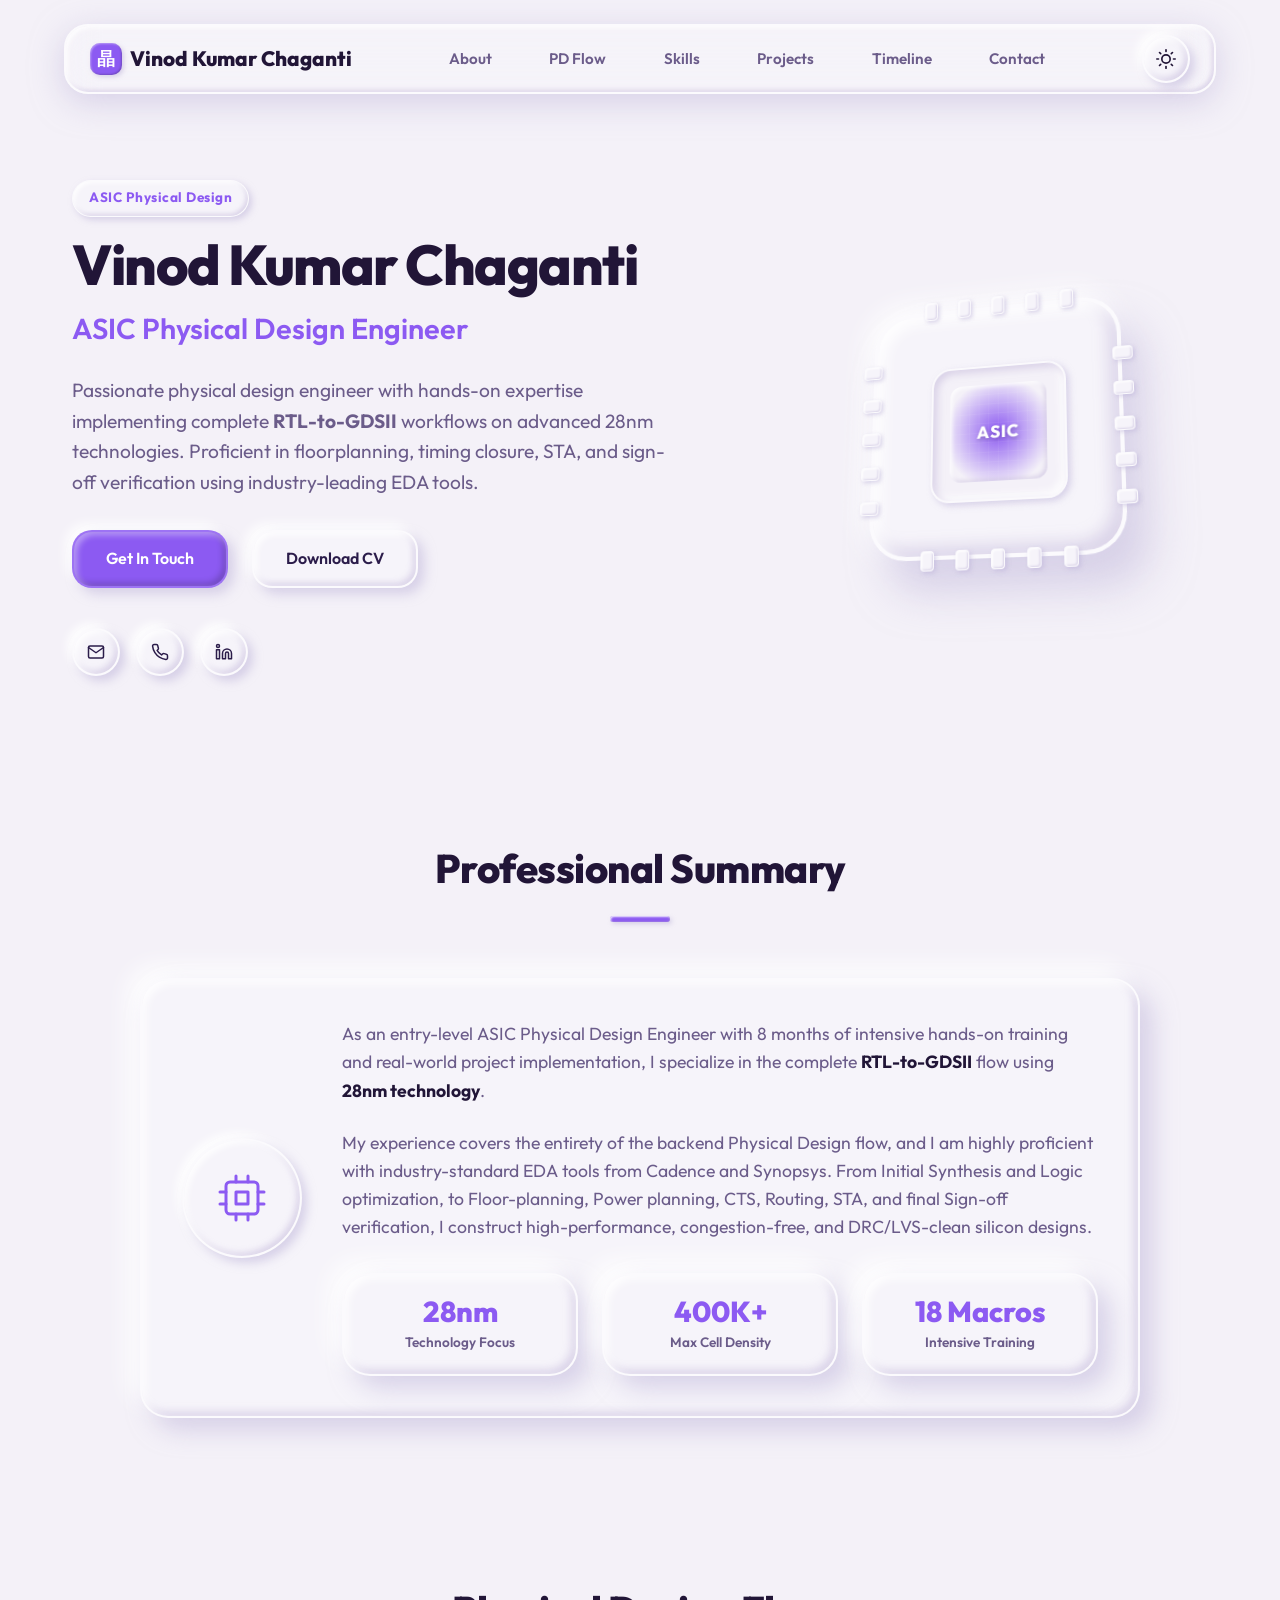
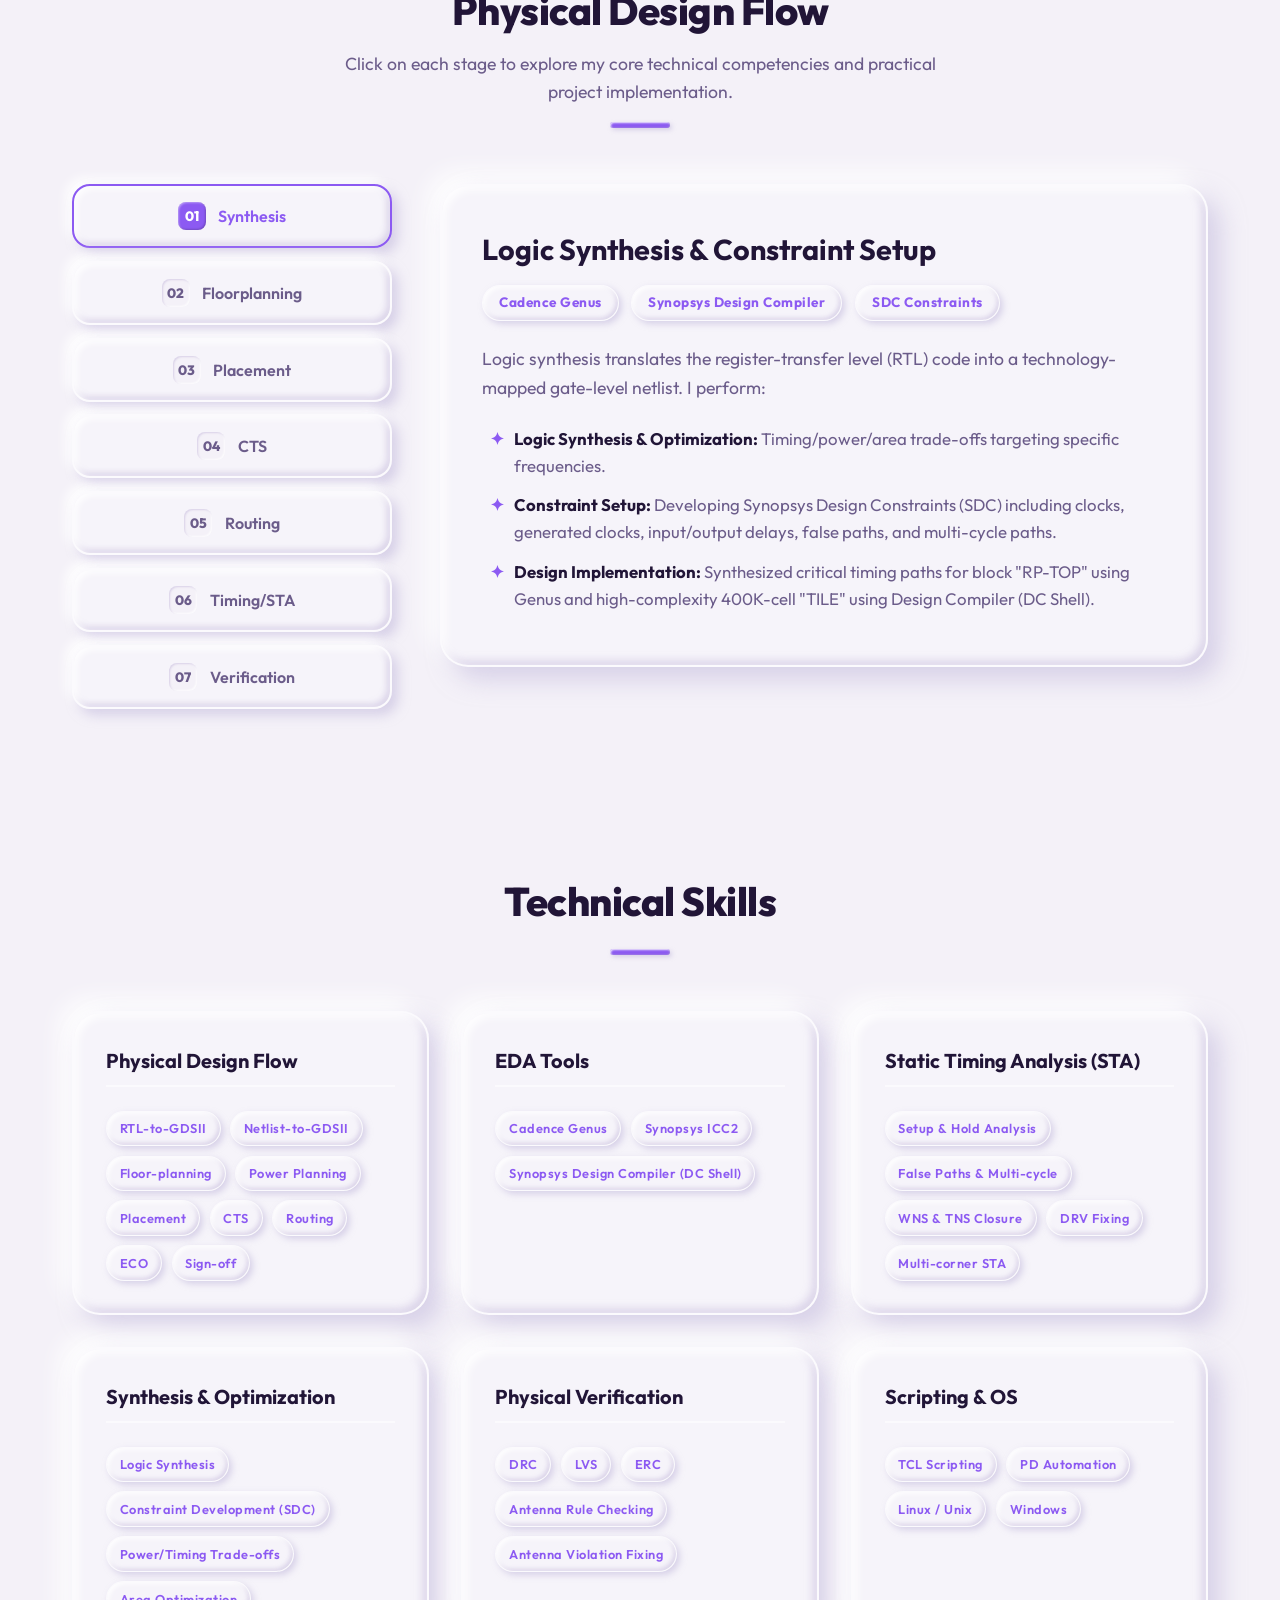
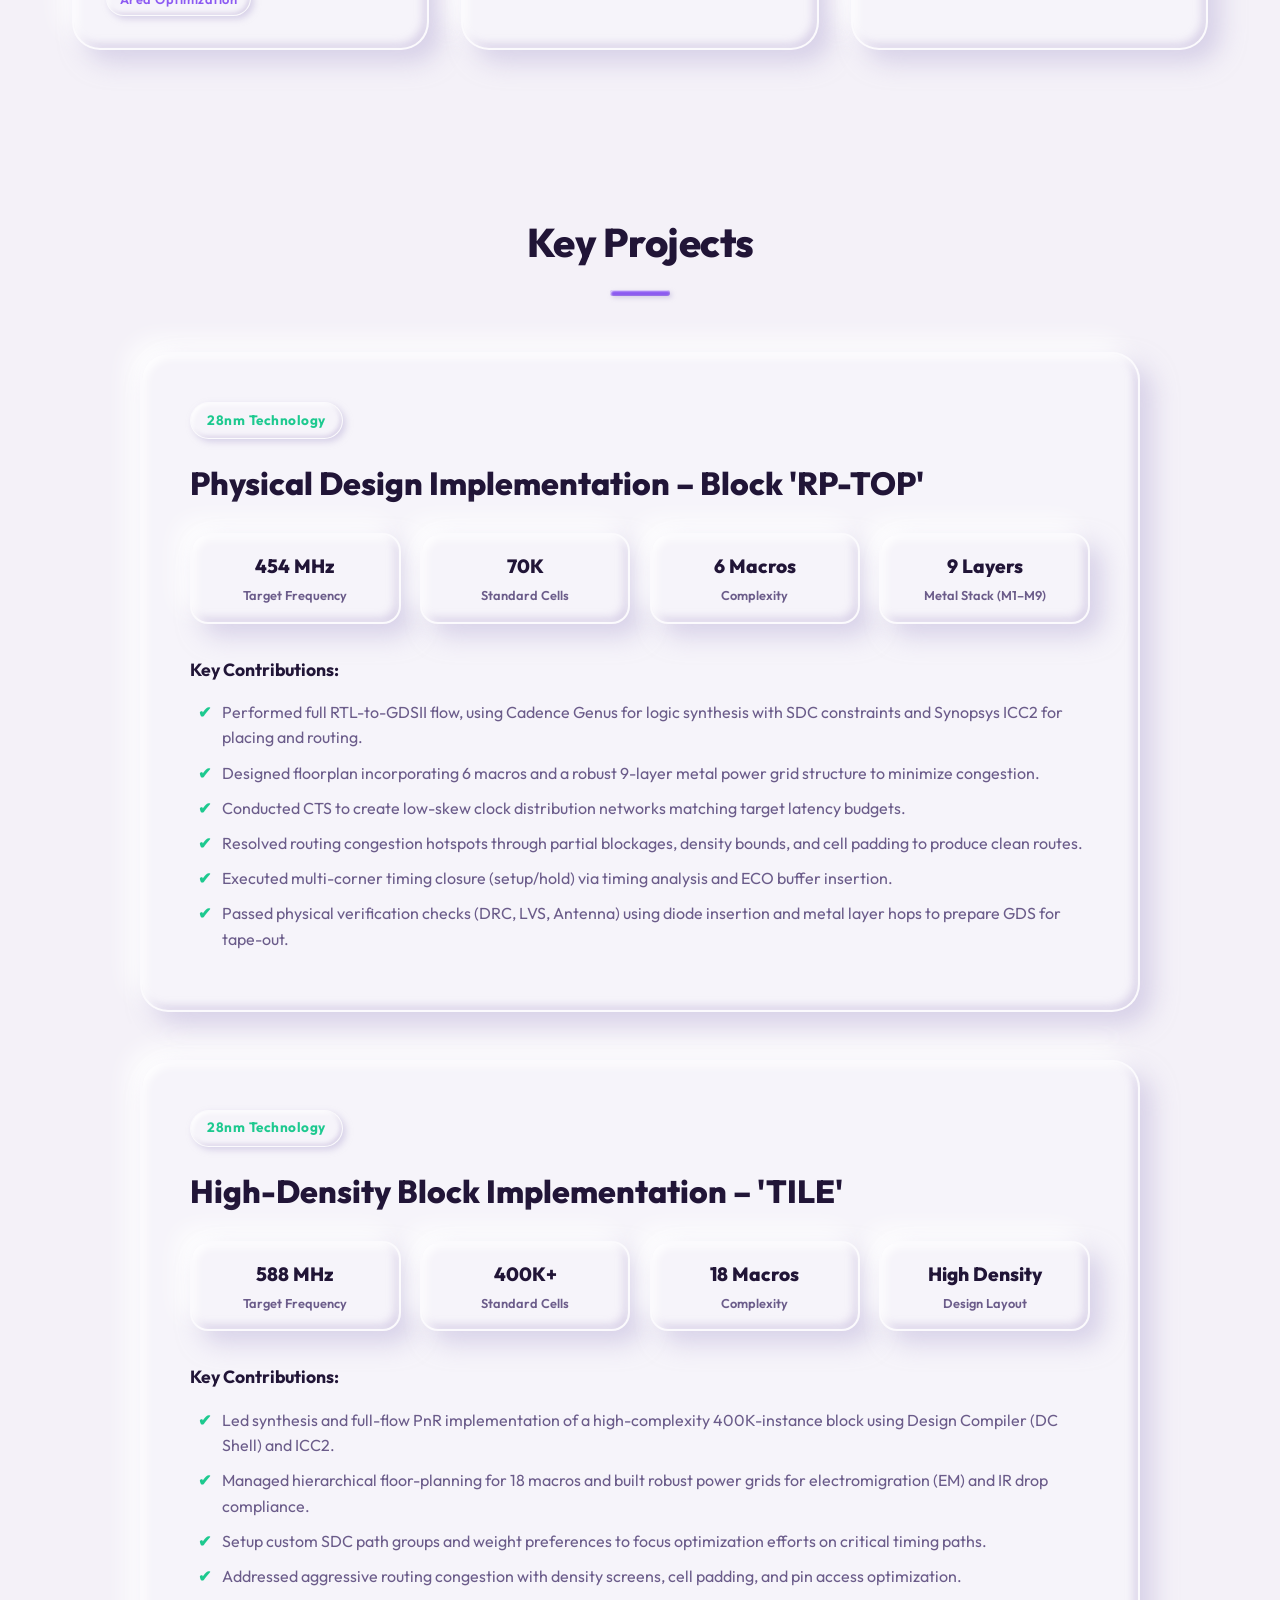
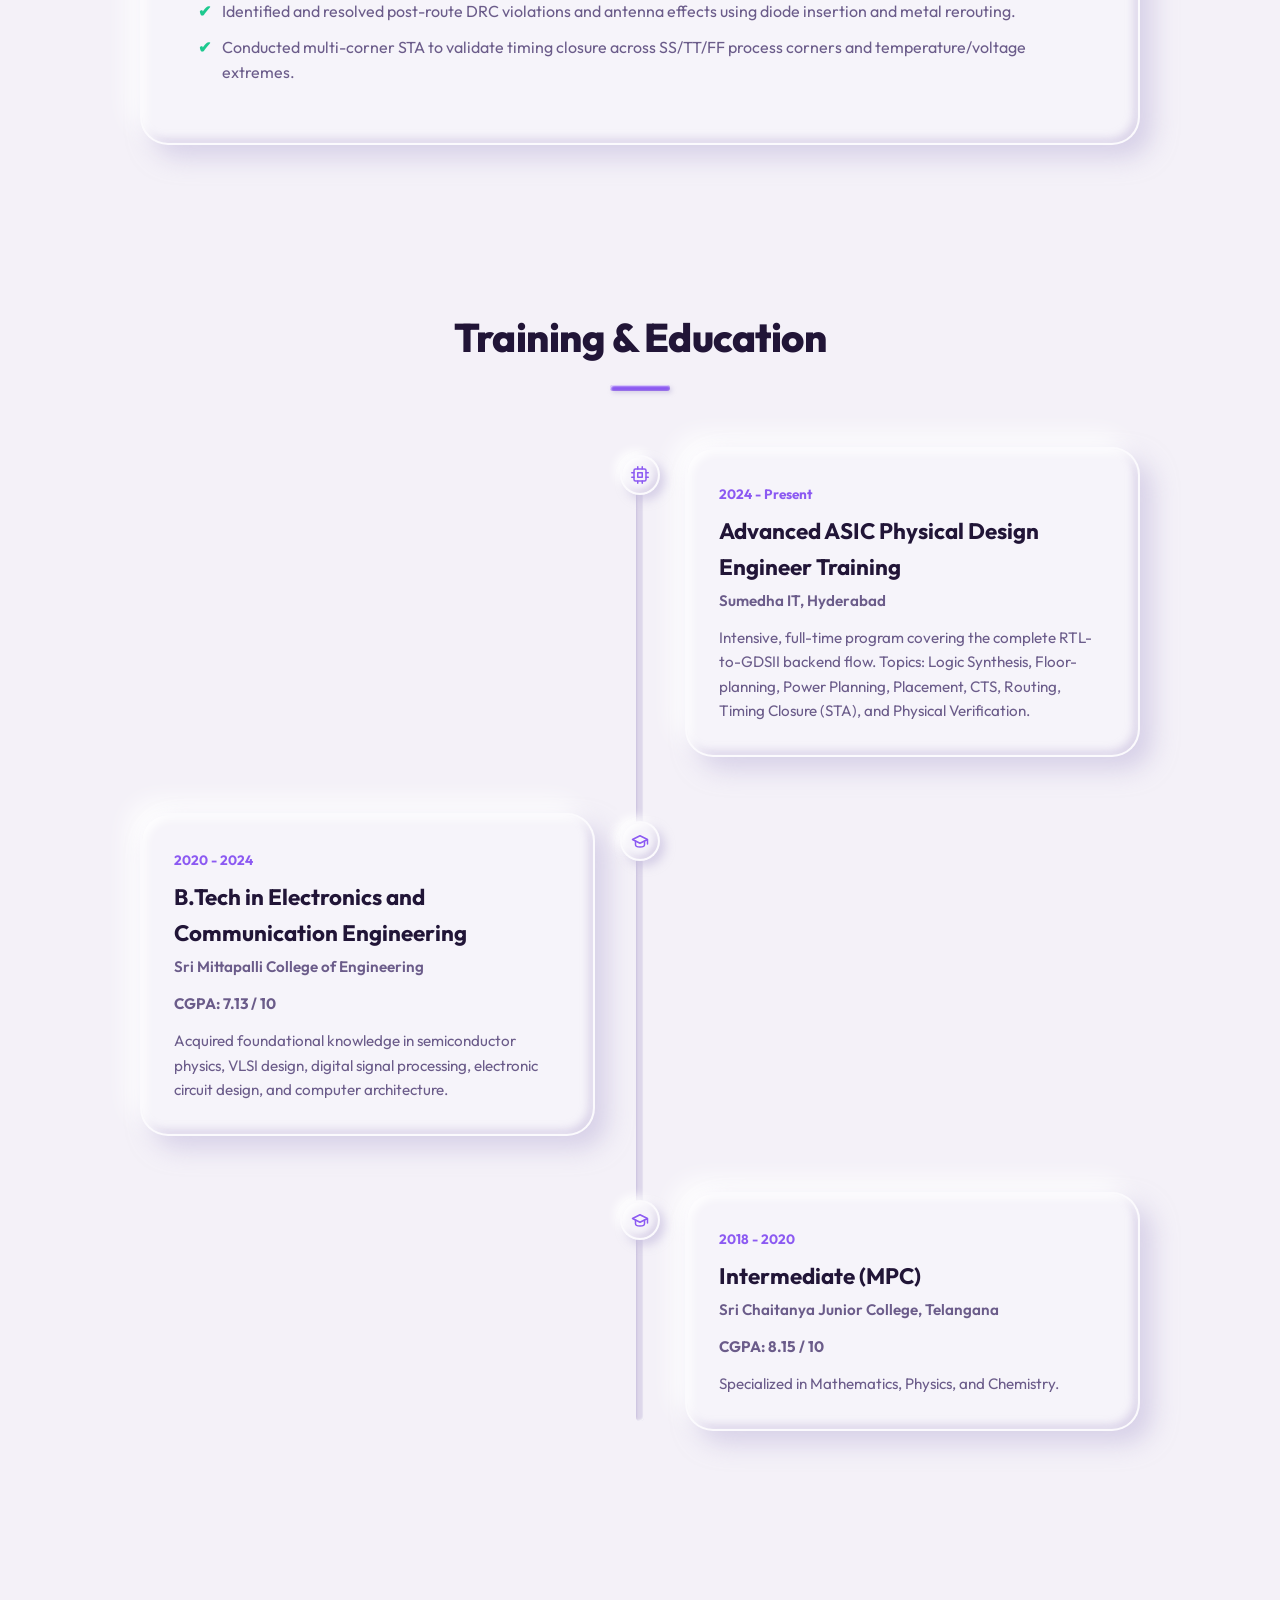
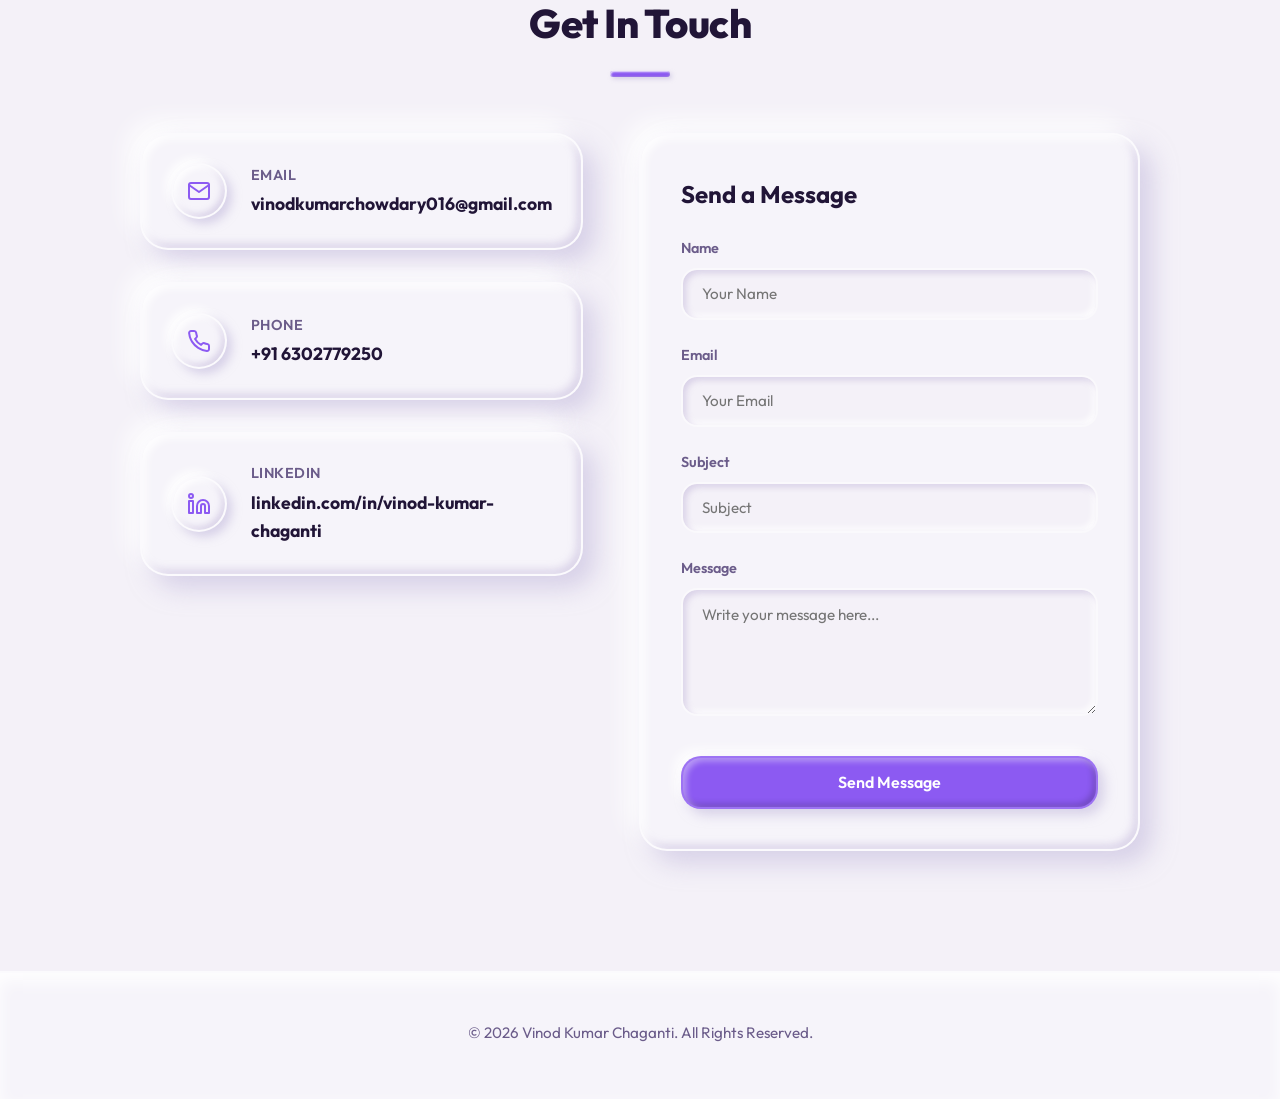
==== vinod-asic-physical-design.html @ fe56054e "Initial commit: Claymorphic Portfolio Website" ====
<!DOCTYPE html>
<html lang="en">

<head>
  <meta charset="UTF-8">
  <meta name="viewport" content="width=device-width, initial-scale=1.0">
  <title>Vinod Kumar Chaganti | ASIC Physical Design Engineer Portfolio</title>
  <meta name="description"
    content="Portfolio of Vinod Kumar Chaganti, ASIC Physical Design Engineer specializing in RTL-to-GDSII flow, synthesis, floor-planning, CTS, STA, and sign-off.">
  <link rel="preconnect" href="https://fonts.googleapis.com">
  <link rel="preconnect" href="https://fonts.gstatic.com" crossorigin>
  <link href="https://fonts.googleapis.com/css2?family=Outfit:wght@300;400;500;600;700;800&display=swap"
    rel="stylesheet">
  <link rel="stylesheet" href="style.css">
  <script src="script.js" defer></script>
</head>

<body class="light-mode">
  <!-- Nav Bar -->
  <nav class="nav-bar clay-nav">
    <div class="nav-container">
      <div class="logo">
        <span class="logo-icon">晶</span>
        <span class="logo-text">Vinod Kumar Chaganti</span>
      </div>
      <ul class="nav-links">
        <li><a href="#about">About</a></li>
        <li><a href="#flow">PD Flow</a></li>
        <li><a href="#skills">Skills</a></li>
        <li><a href="#projects">Projects</a></li>
        <li><a href="#education">Timeline</a></li>
        <li><a href="#contact">Contact</a></li>
      </ul>
      <div class="nav-controls">
        <button id="theme-toggle" class="theme-toggle-btn clay-btn-round" aria-label="Toggle Theme">
          <svg class="sun-icon" xmlns="http://www.w3.org/2000/svg" viewBox="0 0 24 24" fill="none" stroke="currentColor"
            stroke-width="2" stroke-linecap="round" stroke-linejoin="round">
            <circle cx="12" cy="12" r="5"></circle>
            <line x1="12" y1="1" x2="12" y2="3"></line>
            <line x1="12" y1="21" x2="12" y2="23"></line>
            <line x1="4.22" y1="4.22" x2="5.64" y2="5.64"></line>
            <line x1="18.36" y1="18.36" x2="19.78" y2="19.78"></line>
            <line x1="1" y1="12" x2="3" y2="12"></line>
            <line x1="21" y1="12" x2="23" y2="12"></line>
            <line x1="4.22" y1="19.78" x2="5.64" y2="18.36"></line>
            <line x1="18.36" y1="5.64" x2="19.78" y2="4.22"></line>
          </svg>
          <svg class="moon-icon hidden" xmlns="http://www.w3.org/2000/svg" viewBox="0 0 24 24" fill="none"
            stroke="currentColor" stroke-width="2" stroke-linecap="round" stroke-linejoin="round">
            <path d="M21 12.79A9 9 0 1 1 11.21 3 7 7 0 0 0 21 12.79z"></path>
          </svg>
        </button>
      </div>
    </div>
  </nav>

  <main class="main-content">
    <!-- Hero Section -->
    <section id="hero" class="hero-section">
      <div class="hero-container">
        <div class="hero-text-content">
          <div class="badge clay-badge">ASIC Physical Design</div>
          <h1>Vinod Kumar Chaganti</h1>
          <h2>ASIC Physical Design Engineer</h2>
          <p class="hero-description">
            Passionate physical design engineer with hands-on expertise implementing complete
            <strong>RTL-to-GDSII</strong> workflows on advanced 28nm technologies. Proficient in floorplanning, timing
            closure, STA, and sign-off verification using industry-leading EDA tools.
          </p>
          <div class="hero-actions">
            <a href="#contact" class="btn btn-primary clay-btn">Get In Touch</a>
            <a href="Vinod_ch_PD_resume.pdf" class="btn btn-secondary clay-btn" download>Download CV</a>
          </div>
          <div class="contact-quick-links">
            <a href="mailto:vinodkumarchowdary016@gmail.com" class="quick-link clay-btn-round" title="Email Me">
              <svg xmlns="http://www.w3.org/2000/svg" width="18" height="18" viewBox="0 0 24 24" fill="none"
                stroke="currentColor" stroke-width="2" stroke-linecap="round" stroke-linejoin="round">
                <path d="M4 4h16c1.1 0 2 .9 2 2v12c0 1.1-.9 2-2 2H4c-1.1 0-2-.9-2-2V6c0-1.1.9-2 2-2z"></path>
                <polyline points="22,6 12,13 2,6"></polyline>
              </svg>
            </a>
            <a href="tel:+916302779250" class="quick-link clay-btn-round" title="Call Me">
              <svg xmlns="http://www.w3.org/2000/svg" width="18" height="18" viewBox="0 0 24 24" fill="none"
                stroke="currentColor" stroke-width="2" stroke-linecap="round" stroke-linejoin="round">
                <path
                  d="M22 16.92v3a2 2 0 0 1-2.18 2 19.79 19.79 0 0 1-8.63-3.07 19.5 19.5 0 0 1-6-6 19.79 19.79 0 0 1-3.07-8.67A2 2 0 0 1 4.11 2h3a2 2 0 0 1 2 1.72 12.84 12.84 0 0 0 .7 2.81 2 2 0 0 1-.45 2.11L8.09 9.91a16 16 0 0 0 6 6l1.27-1.27a2 2 0 0 1 2.11-.45 12.84 12.84 0 0 0 2.81.7A2 2 0 0 1 22 16.92z">
                </path>
              </svg>
            </a>
            <a href="https://linkedin.com/in/vinod-kumar-chaganti/" target="_blank" rel="noopener noreferrer"
              class="quick-link clay-btn-round" title="LinkedIn Profile">
              <svg xmlns="http://www.w3.org/2000/svg" width="18" height="18" viewBox="0 0 24 24" fill="none"
                stroke="currentColor" stroke-width="2" stroke-linecap="round" stroke-linejoin="round">
                <path d="M16 8a6 6 0 0 1 6 6v7h-4v-7a2 2 0 0 0-2-2 2 2 0 0 0-2 2v7h-4v-7a6 6 0 0 1 6-6z"></path>
                <rect x="2" y="9" width="4" height="12"></rect>
                <circle cx="4" cy="4" r="2"></circle>
              </svg>
            </a>
          </div>
        </div>

        <div class="hero-visual">
          <!-- Claymorphic 3D Chip Display -->
          <div class="clay-chip-container">
            <div class="clay-chip">
              <div class="chip-pins top-pins"><span></span><span></span><span></span><span></span><span></span></div>
              <div class="chip-pins bottom-pins"><span></span><span></span><span></span><span></span><span></span></div>
              <div class="chip-pins left-pins"><span></span><span></span><span></span><span></span><span></span></div>
              <div class="chip-pins right-pins"><span></span><span></span><span></span><span></span><span></span></div>
              <div class="chip-core">
                <div class="chip-die">
                  <span class="die-label">ASIC</span>
                  <div class="die-pattern"></div>
                </div>
              </div>
            </div>
          </div>
        </div>
      </div>
    </section>

    <!-- Professional Summary / About Section -->
    <section id="about" class="about-section scroll-offset">
      <div class="container">
        <div class="section-header">
          <h2>Professional Summary</h2>
          <div class="underline"></div>
        </div>
        <div class="clay-card about-card">
          <div class="about-grid">
            <div class="about-icon-box clay-btn-round">
              <svg xmlns="http://www.w3.org/2000/svg" width="48" height="48" viewBox="0 0 24 24" fill="none"
                stroke="currentColor" stroke-width="1.5" stroke-linecap="round" stroke-linejoin="round">
                <rect x="4" y="4" width="16" height="16" rx="2" ry="2"></rect>
                <rect x="9" y="9" width="6" height="6"></rect>
                <line x1="9" y1="1" x2="9" y2="4"></line>
                <line x1="15" y1="1" x2="15" y2="4"></line>
                <line x1="9" y1="20" x2="9" y2="23"></line>
                <line x1="15" y1="20" x2="15" y2="23"></line>
                <line x1="20" y1="9" x2="23" y2="9"></line>
                <line x1="20" y1="15" x2="23" y2="15"></line>
                <line x1="1" y1="9" x2="4" y2="9"></line>
                <line x1="1" y1="15" x2="4" y2="15"></line>
              </svg>
            </div>
            <div class="about-text">
              <p>
                As an entry-level ASIC Physical Design Engineer with 8 months of intensive hands-on training and
                real-world project implementation, I specialize in the complete <strong>RTL-to-GDSII</strong> flow using
                <strong>28nm technology</strong>.
              </p>
              <p>
                My experience covers the entirety of the backend Physical Design flow, and I am highly proficient with
                industry-standard EDA tools from Cadence and Synopsys. From Initial Synthesis and Logic optimization, to
                Floor-planning, Power planning, CTS, Routing, STA, and final Sign-off verification, I construct
                high-performance, congestion-free, and DRC/LVS-clean silicon designs.
              </p>
              <div class="highlight-stats">
                <div class="stat-item clay-card">
                  <span class="stat-number">28nm</span>
                  <span class="stat-label">Technology Focus</span>
                </div>
                <div class="stat-item clay-card">
                  <span class="stat-number">400K+</span>
                  <span class="stat-label">Max Cell Density</span>
                </div>
                <div class="stat-item clay-card">
                  <span class="stat-number">18 Macros</span>
                  <span class="stat-label">Intensive Training</span>
                </div>
              </div>
            </div>
          </div>
        </div>
      </div>
    </section>

    <!-- Interactive RTL-to-GDSII Flow Visualizer -->
    <section id="flow" class="flow-section scroll-offset">
      <div class="container">
        <div class="section-header">
          <h2>Physical Design Flow</h2>
          <p class="section-subtitle">Click on each stage to explore my core technical competencies and practical
            project implementation.</p>
          <div class="underline"></div>
        </div>

        <div class="flow-layout">
          <!-- Flow Navigation Timeline (Vertical/Horizontal Clay Pills) -->
          <div class="flow-timeline-container">
            <div class="flow-timeline">
              <button class="flow-step-btn clay-btn active" data-stage="synthesis">
                <span class="step-num">01</span> Synthesis
              </button>
              <button class="flow-step-btn clay-btn" data-stage="floorplan">
                <span class="step-num">02</span> Floorplanning
              </button>
              <button class="flow-step-btn clay-btn" data-stage="placement">
                <span class="step-num">03</span> Placement
              </button>
              <button class="flow-step-btn clay-btn" data-stage="cts">
                <span class="step-num">04</span> CTS
              </button>
              <button class="flow-step-btn clay-btn" data-stage="routing">
                <span class="step-num">05</span> Routing
              </button>
              <button class="flow-step-btn clay-btn" data-stage="sta">
                <span class="step-num">06</span> Timing/STA
              </button>
              <button class="flow-step-btn clay-btn" data-stage="verification">
                <span class="step-num">07</span> Verification
              </button>
            </div>
          </div>

          <!-- Stage Details Display Panel -->
          <div class="flow-details-panel clay-card">
            <div id="flow-content-synthesis" class="flow-stage-content active">
              <h3>Logic Synthesis & Constraint Setup</h3>
              <div class="tag-row">
                <span class="badge clay-badge">Cadence Genus</span>
                <span class="badge clay-badge">Synopsys Design Compiler</span>
                <span class="badge clay-badge">SDC Constraints</span>
              </div>
              <p>
                Logic synthesis translates the register-transfer level (RTL) code into a technology-mapped gate-level
                netlist. I perform:
              </p>
              <ul>
                <li><strong>Logic Synthesis & Optimization:</strong> Timing/power/area trade-offs targeting specific
                  frequencies.</li>
                <li><strong>Constraint Setup:</strong> Developing Synopsys Design Constraints (SDC) including clocks,
                  generated clocks, input/output delays, false paths, and multi-cycle paths.</li>
                <li><strong>Design Implementation:</strong> Synthesized critical timing paths for block "RP-TOP" using
                  Genus and high-complexity 400K-cell "TILE" using Design Compiler (DC Shell).</li>
              </ul>
            </div>

            <div id="flow-content-floorplan" class="flow-stage-content">
              <h3>Floorplanning & Power Planning</h3>
              <div class="tag-row">
                <span class="badge clay-badge">Macro Placement</span>
                <span class="badge clay-badge">Power Grid Design</span>
                <span class="badge clay-badge">IR Drop Compliance</span>
              </div>
              <p>
                Creating a robust physical layout floorplan to optimize block area and guarantee reliable power
                distribution. Experience includes:
              </p>
              <ul>
                <li><strong>Macro Placement:</strong> Placed 6 macros in 'RP-TOP' and 18 macros in 'TILE' hierarchical
                  floorplans to minimize routing congestion and reduce critical wire lengths.</li>
                <li><strong>Power Grid Design (PG):</strong> Built multi-layer PG mesh configurations for power and
                  ground routing across 9 metal layers (M1-M9).</li>
                <li><strong>IR Drop Optimization:</strong> Designed grids to satisfy electromigration (EM) and IR drop
                  limits, ensuring stable supply voltages across all standard cells and macro domains.</li>
              </ul>
            </div>

            <div id="flow-content-placement" class="flow-stage-content">
              <h3>Cell Placement & Congestion Mitigation</h3>
              <div class="tag-row">
                <span class="badge clay-badge">Standard Cell Placement</span>
                <span class="badge clay-badge">Congestion Screens</span>
                <span class="badge clay-badge">Weight Preferences</span>
              </div>
              <p>
                Positioning standard cells while managing design density and preventing routing congestion. Key
                practices:
              </p>
              <ul>
                <li><strong>Density Optimization:</strong> Used partial blockages, density bounds, and cell padding to
                  distribute cells away from high-density hotspots.</li>
                <li><strong>Path Optimization:</strong> Implemented custom SDC path groups and cell weight preferences
                  to prioritize setup timing closure during the placement stage.</li>
                <li><strong>Congestion Management:</strong> Successfully resolved aggressive routing congestion in a
                  400K+ cell block using strategic density screens.</li>
              </ul>
            </div>

            <div id="flow-content-cts" class="flow-stage-content">
              <h3>Clock Tree Synthesis (CTS)</h3>
              <div class="tag-row">
                <span class="badge clay-badge">Clock Skew Control</span>
                <span class="badge clay-badge">Clock Latency</span>
                <span class="badge clay-badge">Synopsys ICC2</span>
              </div>
              <p>
                Building a low-skew clock distribution network to supply clock signals to all registers. Tasks include:
              </p>
              <ul>
                <li><strong>Balanced Clock Trees:</strong> Synthesized clock networks in Synopsys ICC2, using custom
                  buffer/inverter sets to meet latency budgets.</li>
                <li><strong>Skew & Latency Control:</strong> Satisfied skew target constraints across multiple clock
                  domains in "RP-TOP" design.</li>
                <li><strong>Crosstalk & Noise Control:</strong> Applied shielding rules and non-default routing (NDR)
                  rules to critical clock tree trunks.</li>
              </ul>
            </div>

            <div id="flow-content-routing" class="flow-stage-content">
              <h3>Global & Detail Routing</h3>
              <div class="tag-row">
                <span class="badge clay-badge">9-Layer Stack</span>
                <span class="badge clay-badge">Pin Access</span>
                <span class="badge clay-badge">DRC-Clean Closure</span>
              </div>
              <p>
                Connecting physical signal terminals using the technology metal stack while satisfying design rules.
                Focus areas:
              </p>
              <ul>
                <li><strong>Layer Utilization:</strong> Routed signals utilizing 9 metal layers (M1-M9) in 'RP-TOP'.
                </li>
                <li><strong>Pin Access & DRC Fixes:</strong> Optimized standard cell pin access and solved post-route
                  DRC violations using metal rerouting.</li>
                <li><strong>Congestion Resolution:</strong> Prevented routing shorts and hot-spots in high-density
                  blocks.</li>
              </ul>
            </div>

            <div id="flow-content-sta" class="flow-stage-content">
              <h3>Static Timing Analysis & ECO</h3>
              <div class="tag-row">
                <span class="badge clay-badge">STA (Setup/Hold)</span>
                <span class="badge clay-badge">ECO Fixes</span>
                <span class="badge clay-badge">WNS / TNS Closure</span>
              </div>
              <p>
                Verifying timing performance across process corners and temperatures. Core capabilities:
              </p>
              <ul>
                <li><strong>Multi-Corner STA:</strong> Validated setup and hold timing closure across process corners
                  (SS, TT, FF) and voltage/temperature extremes.</li>
                <li><strong>ECO Implementation:</strong> Applied Engineering Change Orders (ECOs) by inserting delay
                  buffers for hold and sizing gates/swapping VT cells for setup optimization.</li>
                <li><strong>WNS/TNS Closure:</strong> Effectively optimized Worst Negative Slack (WNS) and Total
                  Negative Slack (TNS) to zero violations.</li>
              </ul>
            </div>

            <div id="flow-content-verification" class="flow-stage-content">
              <h3>Physical Verification & Sign-off</h3>
              <div class="tag-row">
                <span class="badge clay-badge">DRC / LVS / ERC</span>
                <span class="badge clay-badge">Antenna Fixes</span>
                <span class="badge clay-badge">GDS Tape-out</span>
              </div>
              <p>
                Final sign-off check to confirm the layout matches the netlist schematic and meets foundry fabrication
                rules:
              </p>
              <ul>
                <li><strong>Design Rule Checking (DRC):</strong> Fixed spacing, width, and density rules for final GDS
                  tape-out readiness.</li>
                <li><strong>Layout Vs Schematic (LVS):</strong> Checked connectivity, transistor matching, and
                  shorts/opens to achieve clean LVS status.</li>
                <li><strong>Antenna Effect Fixes:</strong> Solved antenna ratio violations by inserting protection
                  diodes and performing metal layer hops/rerouting.</li>
              </ul>
            </div>
          </div>
        </div>
      </div>
    </section>

    <!-- Technical Skills Grid -->
    <section id="skills" class="skills-section scroll-offset">
      <div class="container">
        <div class="section-header">
          <h2>Technical Skills</h2>
          <div class="underline"></div>
        </div>

        <div class="skills-grid">
          <!-- Skill Group 1 -->
          <div class="clay-card skill-card">
            <h3>Physical Design Flow</h3>
            <div class="skills-list">
              <span class="skill-pill clay-badge">RTL-to-GDSII</span>
              <span class="skill-pill clay-badge">Netlist-to-GDSII</span>
              <span class="skill-pill clay-badge">Floor-planning</span>
              <span class="skill-pill clay-badge">Power Planning</span>
              <span class="skill-pill clay-badge">Placement</span>
              <span class="skill-pill clay-badge">CTS</span>
              <span class="skill-pill clay-badge">Routing</span>
              <span class="skill-pill clay-badge">ECO</span>
              <span class="skill-pill clay-badge">Sign-off</span>
            </div>
          </div>

          <!-- Skill Group 2 -->
          <div class="clay-card skill-card">
            <h3>EDA Tools</h3>
            <div class="skills-list">
              <span class="skill-pill clay-badge">Cadence Genus</span>
              <span class="skill-pill clay-badge">Synopsys ICC2</span>
              <span class="skill-pill clay-badge">Synopsys Design Compiler (DC Shell)</span>
            </div>
          </div>

          <!-- Skill Group 3 -->
          <div class="clay-card skill-card">
            <h3>Static Timing Analysis (STA)</h3>
            <div class="skills-list">
              <span class="skill-pill clay-badge">Setup & Hold Analysis</span>
              <span class="skill-pill clay-badge">False Paths & Multi-cycle</span>
              <span class="skill-pill clay-badge">WNS & TNS Closure</span>
              <span class="skill-pill clay-badge">DRV Fixing</span>
              <span class="skill-pill clay-badge">Multi-corner STA</span>
            </div>
          </div>

          <!-- Skill Group 4 -->
          <div class="clay-card skill-card">
            <h3>Synthesis & Optimization</h3>
            <div class="skills-list">
              <span class="skill-pill clay-badge">Logic Synthesis</span>
              <span class="skill-pill clay-badge">Constraint Development (SDC)</span>
              <span class="skill-pill clay-badge">Power/Timing Trade-offs</span>
              <span class="skill-pill clay-badge">Area Optimization</span>
            </div>
          </div>

          <!-- Skill Group 5 -->
          <div class="clay-card skill-card">
            <h3>Physical Verification</h3>
            <div class="skills-list">
              <span class="skill-pill clay-badge">DRC</span>
              <span class="skill-pill clay-badge">LVS</span>
              <span class="skill-pill clay-badge">ERC</span>
              <span class="skill-pill clay-badge">Antenna Rule Checking</span>
              <span class="skill-pill clay-badge">Antenna Violation Fixing</span>
            </div>
          </div>

          <!-- Skill Group 6 -->
          <div class="clay-card skill-card">
            <h3>Scripting & OS</h3>
            <div class="skills-list">
              <span class="skill-pill clay-badge">TCL Scripting</span>
              <span class="skill-pill clay-badge">PD Automation</span>
              <span class="skill-pill clay-badge">Linux / Unix</span>
              <span class="skill-pill clay-badge">Windows</span>
            </div>
          </div>
        </div>
      </div>
    </section>

    <!-- Key Projects Section -->
    <section id="projects" class="projects-section scroll-offset">
      <div class="container">
        <div class="section-header">
          <h2>Key Projects</h2>
          <div class="underline"></div>
        </div>

        <div class="projects-grid">
          <!-- Project 1 -->
          <div class="clay-card project-card">
            <div class="project-header">
              <span class="tech-stack-badge clay-badge">28nm Technology</span>
              <h3>Physical Design Implementation – Block 'RP-TOP'</h3>
            </div>

            <div class="project-meta-grid">
              <div class="meta-item clay-card">
                <span class="meta-val">454 MHz</span>
                <span class="meta-lbl">Target Frequency</span>
              </div>
              <div class="meta-item clay-card">
                <span class="meta-val">70K</span>
                <span class="meta-lbl">Standard Cells</span>
              </div>
              <div class="meta-item clay-card">
                <span class="meta-val">6 Macros</span>
                <span class="meta-lbl">Complexity</span>
              </div>
              <div class="meta-item clay-card">
                <span class="meta-val">9 Layers</span>
                <span class="meta-lbl">Metal Stack (M1–M9)</span>
              </div>
            </div>

            <div class="project-details">
              <h4>Key Contributions:</h4>
              <ul>
                <li>Performed full RTL-to-GDSII flow, using Cadence Genus for logic synthesis with SDC constraints and
                  Synopsys ICC2 for placing and routing.</li>
                <li>Designed floorplan incorporating 6 macros and a robust 9-layer metal power grid structure to
                  minimize congestion.</li>
                <li>Conducted CTS to create low-skew clock distribution networks matching target latency budgets.</li>
                <li>Resolved routing congestion hotspots through partial blockages, density bounds, and cell padding to
                  produce clean routes.</li>
                <li>Executed multi-corner timing closure (setup/hold) via timing analysis and ECO buffer insertion.</li>
                <li>Passed physical verification checks (DRC, LVS, Antenna) using diode insertion and metal layer hops
                  to prepare GDS for tape-out.</li>
              </ul>
            </div>
          </div>

          <!-- Project 2 -->
          <div class="clay-card project-card">
            <div class="project-header">
              <span class="tech-stack-badge clay-badge">28nm Technology</span>
              <h3>High-Density Block Implementation – 'TILE'</h3>
            </div>

            <div class="project-meta-grid">
              <div class="meta-item clay-card">
                <span class="meta-val">588 MHz</span>
                <span class="meta-lbl">Target Frequency</span>
              </div>
              <div class="meta-item clay-card">
                <span class="meta-val">400K+</span>
                <span class="meta-lbl">Standard Cells</span>
              </div>
              <div class="meta-item clay-card">
                <span class="meta-val">18 Macros</span>
                <span class="meta-lbl">Complexity</span>
              </div>
              <div class="meta-item clay-card">
                <span class="meta-val">High Density</span>
                <span class="meta-lbl">Design Layout</span>
              </div>
            </div>

            <div class="project-details">
              <h4>Key Contributions:</h4>
              <ul>
                <li>Led synthesis and full-flow PnR implementation of a high-complexity 400K-instance block using Design
                  Compiler (DC Shell) and ICC2.</li>
                <li>Managed hierarchical floor-planning for 18 macros and built robust power grids for electromigration
                  (EM) and IR drop compliance.</li>
                <li>Setup custom SDC path groups and weight preferences to focus optimization efforts on critical timing
                  paths.</li>
                <li>Addressed aggressive routing congestion with density screens, cell padding, and pin access
                  optimization.</li>
                <li>Identified and resolved post-route DRC violations and antenna effects using diode insertion and
                  metal rerouting.</li>
                <li>Conducted multi-corner STA to validate timing closure across SS/TT/FF process corners and
                  temperature/voltage extremes.</li>
              </ul>
            </div>
          </div>
        </div>
      </div>
    </section>

    <!-- Professional Training & Education Section -->
    <section id="education" class="education-section scroll-offset">
      <div class="container">
        <div class="section-header">
          <h2>Training & Education</h2>
          <div class="underline"></div>
        </div>

        <div class="timeline-container">
          <!-- Timeline Item 1 -->
          <div class="timeline-item">
            <div class="timeline-marker clay-btn-round">
              <svg xmlns="http://www.w3.org/2000/svg" width="20" height="20" viewBox="0 0 24 24" fill="none"
                stroke="currentColor" stroke-width="2" stroke-linecap="round" stroke-linejoin="round">
                <rect x="4" y="4" width="16" height="16" rx="2" ry="2"></rect>
                <rect x="9" y="9" width="6" height="6"></rect>
                <line x1="9" y1="1" x2="9" y2="4"></line>
                <line x1="15" y1="1" x2="15" y2="4"></line>
                <line x1="9" y1="20" x2="9" y2="23"></line>
                <line x1="15" y1="20" x2="15" y2="23"></line>
                <line x1="20" y1="9" x2="23" y2="9"></line>
                <line x1="20" y1="15" x2="23" y2="15"></line>
                <line x1="1" y1="9" x2="4" y2="9"></line>
                <line x1="1" y1="15" x2="4" y2="15"></line>
              </svg>
            </div>
            <div class="timeline-content clay-card">
              <span class="timeline-date">2024 - Present</span>
              <h3>Advanced ASIC Physical Design Engineer Training</h3>
              <p class="timeline-institution">Sumedha IT, Hyderabad</p>
              <p>
                Intensive, full-time program covering the complete RTL-to-GDSII backend flow. Topics: Logic Synthesis,
                Floor-planning, Power Planning, Placement, CTS, Routing, Timing Closure (STA), and Physical
                Verification.
              </p>
            </div>
          </div>

          <!-- Timeline Item 2 -->
          <div class="timeline-item">
            <div class="timeline-marker clay-btn-round">
              <svg xmlns="http://www.w3.org/2000/svg" width="20" height="20" viewBox="0 0 24 24" fill="none"
                stroke="currentColor" stroke-width="2" stroke-linecap="round" stroke-linejoin="round">
                <path d="M22 10v6M2 10l10-5 10 5-10 5z"></path>
                <path d="M6 12v5c0 2 2 3 6 3s6-1 6-3v-5"></path>
              </svg>
            </div>
            <div class="timeline-content clay-card">
              <span class="timeline-date">2020 - 2024</span>
              <h3>B.Tech in Electronics and Communication Engineering</h3>
              <p class="timeline-institution">Sri Mittapalli College of Engineering</p>
              <p class="timeline-gpa"><strong>CGPA: 7.13 / 10</strong></p>
              <p>
                Acquired foundational knowledge in semiconductor physics, VLSI design, digital signal processing,
                electronic circuit design, and computer architecture.
              </p>
            </div>
          </div>

          <!-- Timeline Item 3 -->
          <div class="timeline-item">
            <div class="timeline-marker clay-btn-round">
              <svg xmlns="http://www.w3.org/2000/svg" width="20" height="20" viewBox="0 0 24 24" fill="none"
                stroke="currentColor" stroke-width="2" stroke-linecap="round" stroke-linejoin="round">
                <path d="M22 10v6M2 10l10-5 10 5-10 5z"></path>
                <path d="M6 12v5c0 2 2 3 6 3s6-1 6-3v-5"></path>
              </svg>
            </div>
            <div class="timeline-content clay-card">
              <span class="timeline-date">2018 - 2020</span>
              <h3>Intermediate (MPC)</h3>
              <p class="timeline-institution">Sri Chaitanya Junior College, Telangana</p>
              <p class="timeline-gpa"><strong>CGPA: 8.15 / 10</strong></p>
              <p>
                Specialized in Mathematics, Physics, and Chemistry.
              </p>
            </div>
          </div>
        </div>
      </div>
    </section>

    <!-- Contact Section -->
    <section id="contact" class="contact-section scroll-offset">
      <div class="container">
        <div class="section-header">
          <h2>Get In Touch</h2>
          <div class="underline"></div>
        </div>

        <div class="contact-grid">
          <!-- Contact Info Cards -->
          <div class="contact-info">
            <div class="clay-card info-card">
              <div class="info-icon clay-btn-round">
                <svg xmlns="http://www.w3.org/2000/svg" width="24" height="24" viewBox="0 0 24 24" fill="none"
                  stroke="currentColor" stroke-width="2" stroke-linecap="round" stroke-linejoin="round">
                  <path d="M4 4h16c1.1 0 2 .9 2 2v12c0 1.1-.9 2-2 2H4c-1.1 0-2-.9-2-2V6c0-1.1.9-2 2-2z"></path>
                  <polyline points="22,6 12,13 2,6"></polyline>
                </svg>
              </div>
              <div class="info-details">
                <h4>Email</h4>
                <a href="mailto:vinodkumarchowdary016@gmail.com">vinodkumarchowdary016@gmail.com</a>
              </div>
            </div>

            <div class="clay-card info-card">
              <div class="info-icon clay-btn-round">
                <svg xmlns="http://www.w3.org/2000/svg" width="24" height="24" viewBox="0 0 24 24" fill="none"
                  stroke="currentColor" stroke-width="2" stroke-linecap="round" stroke-linejoin="round">
                  <path
                    d="M22 16.92v3a2 2 0 0 1-2.18 2 19.79 19.79 0 0 1-8.63-3.07 19.5 19.5 0 0 1-6-6 19.79 19.79 0 0 1-3.07-8.67A2 2 0 0 1 4.11 2h3a2 2 0 0 1 2 1.72 12.84 12.84 0 0 0 .7 2.81 2 2 0 0 1-.45 2.11L8.09 9.91a16 16 0 0 0 6 6l1.27-1.27a2 2 0 0 1 2.11-.45 12.84 12.84 0 0 0 2.81.7A2 2 0 0 1 22 16.92z">
                  </path>
                </svg>
              </div>
              <div class="info-details">
                <h4>Phone</h4>
                <a href="tel:+916302779250">+91 6302779250</a>
              </div>
            </div>

            <div class="clay-card info-card">
              <div class="info-icon clay-btn-round">
                <svg xmlns="http://www.w3.org/2000/svg" width="24" height="24" viewBox="0 0 24 24" fill="none"
                  stroke="currentColor" stroke-width="2" stroke-linecap="round" stroke-linejoin="round">
                  <path d="M16 8a6 6 0 0 1 6 6v7h-4v-7a2 2 0 0 0-2-2 2 2 0 0 0-2 2v7h-4v-7a6 6 0 0 1 6-6z"></path>
                  <rect x="2" y="9" width="4" height="12"></rect>
                  <circle cx="4" cy="4" r="2"></circle>
                </svg>
              </div>
              <div class="info-details">
                <h4>LinkedIn</h4>
                <a href="https://linkedin.com/in/vinod-kumar-chaganti/" target="_blank"
                  rel="noopener noreferrer">linkedin.com/in/vinod-kumar-chaganti</a>
              </div>
            </div>
          </div>

          <!-- Contact Form Card -->
          <div class="clay-card contact-form-card">
            <h3>Send a Message</h3>
            <form id="contact-form" action="#" method="POST">
              <div class="form-group">
                <label for="form-name">Name</label>
                <input type="text" id="form-name" name="name" class="clay-input" placeholder="Your Name" required>
              </div>
              <div class="form-group">
                <label for="form-email">Email</label>
                <input type="email" id="form-email" name="email" class="clay-input" placeholder="Your Email" required>
              </div>
              <div class="form-group">
                <label for="form-subject">Subject</label>
                <input type="text" id="form-subject" name="subject" class="clay-input" placeholder="Subject" required>
              </div>
              <div class="form-group">
                <label for="form-message">Message</label>
                <textarea id="form-message" name="message" class="clay-input" rows="5"
                  placeholder="Write your message here..." required></textarea>
              </div>
              <button type="submit" class="btn btn-primary clay-btn submit-btn">Send Message</button>
            </form>
            <div id="form-feedback" class="form-feedback-msg clay-card hidden"></div>
          </div>
        </div>
      </div>
    </section>
  </main>

  <!-- Footer -->
  <footer class="footer">
    <div class="container">
      <p>&copy; 2026 Vinod Kumar Chaganti. All Rights Reserved.</p>
      <p class="footer-note"> </p>
    </div>
  </footer>
</body>

</html>
---- style.css ----
/* Global Setup & Variables */
:root {
  /* Fonts */
  --font-family: 'Outfit', -apple-system, BlinkMacSystemFont, "Segoe UI", Roboto, Helvetica, Arial, sans-serif;
  
  /* Color Palette - Light Mode (Soft Lavenders, Mint, and Pastel Blue) */
  --bg-main: HSL(260, 35%, 96%);
  --bg-card: HSL(260, 40%, 97%);
  --border-color: rgba(255, 255, 255, 0.6);
  --text-primary: HSL(260, 45%, 15%);
  --text-secondary: HSL(260, 20%, 45%);
  
  /* Clay Shadows (Double Inset + Soft Outer) */
  --shadow-dark: rgba(185, 175, 215, 0.5);
  --shadow-light: rgba(255, 255, 255, 0.95);
  --clay-inset-light: rgba(255, 255, 255, 0.9);
  --clay-inset-dark: rgba(165, 150, 200, 0.35);
  
  /* Accents & Buttons */
  --accent-primary: HSL(260, 85%, 65%);
  --accent-primary-hover: HSL(260, 85%, 60%);
  --accent-secondary: HSL(160, 75%, 45%);
  --accent-tertiary: HSL(200, 80%, 55%);
  
  --btn-bg: HSL(260, 40%, 97%);
  --btn-text: HSL(260, 45%, 20%);
  --btn-primary-bg: HSL(260, 85%, 65%);
  --btn-primary-text: #ffffff;
  
  --timeline-line: HSL(260, 30%, 88%);
}

.dark-mode {
  /* Color Palette - Dark Mode (Rich Cyber Navy/Slate with Neon Pastels) */
  --bg-main: HSL(260, 30%, 10%);
  --bg-card: HSL(260, 25%, 13%);
  --border-color: rgba(255, 255, 255, 0.05);
  --text-primary: HSL(260, 35%, 95%);
  --text-secondary: HSL(260, 15%, 70%);
  
  /* Clay Shadows (Deep Outer + Soft Glowing Inset) */
  --shadow-dark: rgba(12, 10, 22, 0.8);
  --shadow-light: rgba(55, 50, 80, 0.25);
  --clay-inset-light: rgba(255, 255, 255, 0.15);
  --clay-inset-dark: rgba(0, 0, 0, 0.55);
  
  /* Accents & Buttons */
  --accent-primary: HSL(260, 85%, 72%);
  --accent-primary-hover: HSL(260, 85%, 77%);
  --accent-secondary: HSL(160, 75%, 60%);
  --accent-tertiary: HSL(200, 80%, 65%);
  
  --btn-bg: HSL(260, 25%, 13%);
  --btn-text: HSL(260, 30%, 90%);
  --btn-primary-bg: HSL(260, 85%, 72%);
  --btn-primary-text: HSL(260, 50%, 10%);
  
  --timeline-line: HSL(260, 25%, 22%);
}

/* Base Styles */
* {
  box-sizing: border-box;
  margin: 0;
  padding: 0;
}

html {
  scroll-behavior: smooth;
  font-size: 16px;
}

body {
  font-family: var(--font-family);
  background-color: var(--bg-main);
  color: var(--text-primary);
  line-height: 1.6;
  overflow-x: hidden;
  transition: background-color 0.4s ease, color 0.4s ease;
}

a {
  text-decoration: none;
  color: inherit;
  transition: all 0.2s ease;
}

ul {
  list-style: none;
}

.container {
  max-width: 1200px;
  margin: 0 auto;
  padding: 0 2rem;
}

.scroll-offset {
  scroll-margin-top: 100px;
}

/* Section Header Styles */
.section-header {
  text-align: center;
  margin-bottom: 3.5rem;
}

.section-header h2 {
  font-size: 2.5rem;
  font-weight: 800;
  letter-spacing: -0.5px;
  color: var(--text-primary);
}

.section-subtitle {
  font-size: 1.1rem;
  color: var(--text-secondary);
  margin-top: 0.5rem;
  max-width: 600px;
  margin-left: auto;
  margin-right: auto;
}

.underline {
  width: 60px;
  height: 6px;
  background-color: var(--accent-primary);
  border-radius: 10px;
  margin: 1rem auto 0;
  box-shadow: 
    inset 1px 1px 2px var(--clay-inset-light),
    inset -1px -1px 2px var(--clay-inset-dark),
    2px 2px 4px var(--shadow-dark);
}

/* Claymorphic Utility Components */
.clay-card {
  background-color: var(--bg-card);
  border-radius: 28px;
  border: 2px solid var(--border-color);
  box-shadow:
    12px 12px 24px var(--shadow-dark),
    -12px -12px 24px var(--shadow-light),
    inset 4px 4px 8px var(--clay-inset-light),
    inset -4px -4px 8px var(--clay-inset-dark);
  padding: 2.5rem;
  transition: all 0.3s cubic-bezier(0.175, 0.885, 0.32, 1.275);
}

.clay-card:hover {
  transform: translateY(-4px);
  box-shadow:
    14px 14px 28px var(--shadow-dark),
    -14px -14px 28px var(--shadow-light),
    inset 5px 5px 10px var(--clay-inset-light),
    inset -5px -5px 10px var(--clay-inset-dark);
}

/* Clay Badges */
.clay-badge {
  display: inline-block;
  font-size: 0.85rem;
  font-weight: 700;
  padding: 0.4rem 1rem;
  border-radius: 20px;
  background-color: var(--bg-card);
  color: var(--accent-primary);
  border: 1px solid var(--border-color);
  box-shadow:
    inset 2px 2px 4px var(--clay-inset-light),
    inset -2px -2px 4px var(--clay-inset-dark),
    3px 3px 6px var(--shadow-dark);
  margin-bottom: 1rem;
  letter-spacing: 0.5px;
}

/* Clay Buttons */
.clay-btn {
  display: inline-flex;
  align-items: center;
  justify-content: center;
  font-family: var(--font-family);
  font-size: 1rem;
  font-weight: 600;
  padding: 0.9rem 2rem;
  border-radius: 20px;
  border: 2px solid var(--border-color);
  cursor: pointer;
  transition: all 0.25s cubic-bezier(0.175, 0.885, 0.32, 1.275);
  background-color: var(--btn-bg);
  color: var(--btn-text);
  box-shadow:
    6px 6px 12px var(--shadow-dark),
    -6px -6px 12px var(--shadow-light),
    inset 3px 3px 6px var(--clay-inset-light),
    inset -3px -3px 6px var(--clay-inset-dark);
}

.clay-btn:hover {
  transform: translateY(-2px) scale(1.02);
  box-shadow:
    8px 8px 16px var(--shadow-dark),
    -8px -8px 16px var(--shadow-light),
    inset 4px 4px 8px var(--clay-inset-light),
    inset -4px -4px 8px var(--clay-inset-dark);
}

.clay-btn:active {
  transform: translateY(1px) scale(0.98);
  box-shadow:
    inset 3px 3px 6px var(--clay-inset-dark),
    inset -3px -3px 6px var(--clay-inset-light),
    2px 2px 4px var(--shadow-dark),
    -2px -2px 4px var(--shadow-light);
}

/* Primary Accent Buttons */
.btn-primary {
  background-color: var(--btn-primary-bg);
  color: var(--btn-primary-text);
  border-color: rgba(255, 255, 255, 0.15);
  box-shadow:
    6px 6px 12px var(--shadow-dark),
    -6px -6px 12px var(--shadow-light),
    inset 3px 3px 6px rgba(255, 255, 255, 0.4),
    inset -3px -3px 6px rgba(0, 0, 0, 0.2);
}

.btn-primary:hover {
  background-color: var(--accent-primary-hover);
  box-shadow:
    8px 8px 16px var(--shadow-dark),
    -8px -8px 16px var(--shadow-light),
    inset 4px 4px 8px rgba(255, 255, 255, 0.5),
    inset -4px -4px 8px rgba(0, 0, 0, 0.25);
}

.btn-primary:active {
  box-shadow:
    inset 3px 3px 6px rgba(0, 0, 0, 0.3),
    inset -3px -3px 6px rgba(255, 255, 255, 0.2),
    2px 2px 4px var(--shadow-dark),
    -2px -2px 4px var(--shadow-light);
}

/* Round Clay Buttons (Icons/Controls) */
.clay-btn-round {
  display: inline-flex;
  align-items: center;
  justify-content: center;
  width: 48px;
  height: 48px;
  border-radius: 50%;
  border: 2px solid var(--border-color);
  background-color: var(--btn-bg);
  color: var(--btn-text);
  cursor: pointer;
  transition: all 0.2s cubic-bezier(0.175, 0.885, 0.32, 1.275);
  box-shadow:
    5px 5px 10px var(--shadow-dark),
    -5px -5px 10px var(--shadow-light),
    inset 3px 3px 6px var(--clay-inset-light),
    inset -3px -3px 6px var(--clay-inset-dark);
}

.clay-btn-round:hover {
  transform: translateY(-2px) scale(1.05);
  color: var(--accent-primary);
  box-shadow:
    6px 6px 12px var(--shadow-dark),
    -6px -6px 12px var(--shadow-light),
    inset 4px 4px 8px var(--clay-inset-light),
    inset -4px -4px 8px var(--clay-inset-dark);
}

.clay-btn-round:active {
  transform: translateY(1px) scale(0.95);
  box-shadow:
    inset 3px 3px 6px var(--clay-inset-dark),
    inset -3px -3px 6px var(--clay-inset-light),
    2px 2px 4px var(--shadow-dark),
    -2px -2px 4px var(--shadow-light);
}

/* Nav Bar Styles */
.nav-bar {
  position: fixed;
  top: 1.5rem;
  left: 5%;
  right: 5%;
  height: 70px;
  z-index: 1000;
  transition: all 0.3s ease;
}

.clay-nav {
  background-color: rgba(255, 255, 255, 0.15);
  backdrop-filter: blur(16px);
  -webkit-backdrop-filter: blur(16px);
  border-radius: 24px;
  border: 2px solid var(--border-color);
  box-shadow:
    0 8px 32px var(--shadow-dark),
    inset 2px 2px 4px var(--clay-inset-light),
    inset -2px -2px 4px var(--clay-inset-dark);
}

.dark-mode .clay-nav {
  background-color: rgba(20, 15, 35, 0.3);
}

.nav-container {
  display: flex;
  justify-content: space-between;
  align-items: center;
  height: 100%;
  padding: 0 1.5rem;
}

.logo {
  display: flex;
  align-items: center;
  gap: 0.5rem;
  font-weight: 800;
  font-size: 1.3rem;
  color: var(--text-primary);
}

.logo-icon {
  background-color: var(--accent-primary);
  color: white;
  width: 32px;
  height: 32px;
  display: flex;
  align-items: center;
  justify-content: center;
  border-radius: 10px;
  font-size: 1.1rem;
  box-shadow:
    inset 1px 1px 2px rgba(255,255,255,0.4),
    inset -1px -1px 2px rgba(0,0,0,0.2),
    2px 2px 4px var(--shadow-dark);
}

.nav-links {
  display: flex;
  gap: 2rem;
}

.nav-links a {
  font-weight: 600;
  font-size: 0.95rem;
  color: var(--text-secondary);
  padding: 0.5rem 0.8rem;
  border-radius: 12px;
}

.nav-links a:hover {
  color: var(--accent-primary);
  background-color: rgba(255, 255, 255, 0.5);
  box-shadow:
    inset 1px 1px 2px var(--clay-inset-light),
    inset -1px -1px 2px var(--clay-inset-dark);
}

.dark-mode .nav-links a:hover {
  background-color: rgba(255, 255, 255, 0.05);
}

.theme-toggle-btn svg {
  width: 20px;
  height: 20px;
  stroke: var(--text-primary);
}

.hidden {
  display: none !important;
}

/* Hero Section */
.hero-section {
  padding-top: 180px;
  padding-bottom: 80px;
}

.hero-container {
  display: grid;
  grid-template-columns: 1.2fr 0.8fr;
  align-items: center;
  gap: 4rem;
  max-width: 1200px;
  margin: 0 auto;
  padding: 0 2rem;
}

.hero-text-content h1 {
  font-size: 3.5rem;
  font-weight: 800;
  line-height: 1.15;
  letter-spacing: -1.5px;
  margin-bottom: 0.5rem;
}

.hero-text-content h2 {
  font-size: 1.8rem;
  font-weight: 600;
  color: var(--accent-primary);
  margin-bottom: 1.5rem;
}

.hero-description {
  font-size: 1.2rem;
  color: var(--text-secondary);
  margin-bottom: 2rem;
  max-width: 600px;
}

.hero-actions {
  display: flex;
  gap: 1.5rem;
  margin-bottom: 2.5rem;
}

.contact-quick-links {
  display: flex;
  gap: 1rem;
}

/* 3D Floating Clay Chip Visual */
.hero-visual {
  display: flex;
  justify-content: center;
  align-items: center;
}

.clay-chip-container {
  position: relative;
  width: 320px;
  height: 320px;
  perspective: 1000px;
}

.clay-chip {
  position: absolute;
  width: 260px;
  height: 260px;
  background-color: var(--bg-card);
  border-radius: 40px;
  border: 4px solid var(--border-color);
  left: 30px;
  top: 30px;
  transform: rotateX(15deg) rotateY(-15deg);
  transform-style: preserve-3d;
  animation: float 6s ease-in-out infinite;
  box-shadow:
    20px 30px 40px var(--shadow-dark),
    -10px -10px 30px var(--shadow-light),
    inset 8px 8px 16px var(--clay-inset-light),
    inset -8px -8px 16px var(--clay-inset-dark);
}

.chip-pins {
  position: absolute;
  display: flex;
  justify-content: space-around;
  pointer-events: none;
}

.top-pins, .bottom-pins {
  width: 180px;
  left: 40px;
}

.top-pins {
  top: -15px;
}

.bottom-pins {
  bottom: -15px;
}

.left-pins, .right-pins {
  height: 180px;
  top: 40px;
  flex-direction: column;
}

.left-pins {
  left: -15px;
}

.right-pins {
  right: -15px;
}

.chip-pins span {
  background: var(--bg-card);
  border: 1px solid var(--border-color);
  box-shadow:
    inset 1px 1px 2px var(--clay-inset-light),
    inset -1px -1px 2px var(--clay-inset-dark),
    2px 2px 4px var(--shadow-dark);
}

.top-pins span, .bottom-pins span {
  width: 14px;
  height: 20px;
  border-radius: 4px;
}

.left-pins span, .right-pins span {
  width: 20px;
  height: 14px;
  border-radius: 4px;
}

.chip-core {
  position: absolute;
  width: 140px;
  height: 140px;
  left: 60px;
  top: 60px;
  background-color: var(--bg-main);
  border-radius: 20px;
  border: 2px solid var(--border-color);
  display: flex;
  align-items: center;
  justify-content: center;
  box-shadow:
    inset 4px 4px 8px var(--clay-inset-dark),
    inset -4px -4px 8px var(--clay-inset-light),
    3px 3px 6px var(--shadow-dark);
}

.chip-die {
  width: 100px;
  height: 100px;
  border-radius: 12px;
  background: radial-gradient(circle, var(--accent-primary) 0%, transparent 80%);
  display: flex;
  align-items: center;
  justify-content: center;
  position: relative;
  overflow: hidden;
  box-shadow:
    inset 2px 2px 4px var(--clay-inset-light),
    inset -2px -2px 4px var(--clay-inset-dark);
}

.die-label {
  font-weight: 800;
  font-size: 1.1rem;
  color: white;
  z-index: 2;
  letter-spacing: 1px;
  text-shadow: 1px 2px 4px rgba(0,0,0,0.2);
}

.die-pattern {
  position: absolute;
  top: -50%;
  left: -50%;
  width: 200%;
  height: 200%;
  background-image: 
    linear-gradient(rgba(255, 255, 255, 0.08) 1px, transparent 1px),
    linear-gradient(90deg, rgba(255, 255, 255, 0.08) 1px, transparent 1px);
  background-size: 10px 10px;
  opacity: 0.8;
  animation: grid-scroll 20s linear infinite;
}

/* Animations */
@keyframes float {
  0% { transform: rotateX(15deg) rotateY(-15deg) translateY(0px); }
  50% { transform: rotateX(17deg) rotateY(-13deg) translateY(-15px); }
  100% { transform: rotateX(15deg) rotateY(-15deg) translateY(0px); }
}

@keyframes grid-scroll {
  from { transform: rotate(0deg); }
  to { transform: rotate(360deg); }
}

/* About / Professional Summary */
.about-section {
  padding: 80px 0;
}

.about-card {
  max-width: 1000px;
  margin: 0 auto;
}

.about-grid {
  display: grid;
  grid-template-columns: 120px 1fr;
  gap: 2.5rem;
  align-items: center;
}

.about-icon-box {
  width: 120px;
  height: 120px;
  font-size: 2.5rem;
  color: var(--accent-primary);
}

.about-text p {
  font-size: 1.1rem;
  color: var(--text-secondary);
  margin-bottom: 1.5rem;
}

.about-text p strong {
  color: var(--text-primary);
}

.highlight-stats {
  display: grid;
  grid-template-columns: repeat(3, 1fr);
  gap: 1.5rem;
  margin-top: 2rem;
}

.stat-item {
  padding: 1.2rem;
  text-align: center;
}

.stat-number {
  display: block;
  font-size: 1.8rem;
  font-weight: 800;
  color: var(--accent-primary);
  line-height: 1.2;
}

.stat-label {
  font-size: 0.85rem;
  font-weight: 600;
  color: var(--text-secondary);
  margin-top: 0.2rem;
}

/* Physical Design Flow Section */
.flow-section {
  padding: 80px 0;
}

.flow-layout {
  display: grid;
  grid-template-columns: 320px 1fr;
  gap: 3rem;
  align-items: start;
}

.flow-timeline-container {
  position: sticky;
  top: 110px;
}

.flow-timeline {
  display: flex;
  flex-direction: column;
  gap: 0.8rem;
}

.flow-step-btn {
  text-align: left;
  font-size: 1rem;
  padding: 1rem 1.5rem;
  border-radius: 18px;
  background-color: var(--bg-card);
  color: var(--text-secondary);
  display: flex;
  align-items: center;
  gap: 0.8rem;
  width: 100%;
}

.flow-step-btn .step-num {
  font-size: 0.85rem;
  font-weight: 800;
  background-color: var(--bg-main);
  color: var(--text-secondary);
  width: 28px;
  height: 28px;
  border-radius: 8px;
  display: flex;
  align-items: center;
  justify-content: center;
  box-shadow: 
    inset 1px 1px 2px var(--clay-inset-dark),
    inset -1px -1px 2px var(--clay-inset-light);
}

.flow-step-btn.active {
  color: var(--accent-primary);
  background-color: var(--bg-card);
  border-color: var(--accent-primary);
  box-shadow:
    6px 6px 12px var(--shadow-dark),
    -6px -6px 12px var(--shadow-light),
    inset 3px 3px 6px var(--clay-inset-light),
    inset -3px -3px 6px var(--clay-inset-dark);
}

.flow-step-btn.active .step-num {
  background-color: var(--accent-primary);
  color: white;
  box-shadow:
    inset 1px 1px 2px rgba(255,255,255,0.4),
    inset -1px -1px 2px rgba(0,0,0,0.2);
}

.flow-details-panel {
  min-height: 380px;
  display: flex;
  flex-direction: column;
  justify-content: center;
}

.flow-stage-content {
  display: none;
  animation: fadeIn 0.4s ease forwards;
}

.flow-stage-content.active {
  display: block;
}

@keyframes fadeIn {
  from { opacity: 0; transform: translateY(8px); }
  to { opacity: 1; transform: translateY(0); }
}

.flow-stage-content h3 {
  font-size: 1.8rem;
  font-weight: 700;
  margin-bottom: 0.8rem;
}

.flow-stage-content p {
  font-size: 1.1rem;
  color: var(--text-secondary);
  margin-bottom: 1.5rem;
}

.flow-stage-content ul {
  padding-left: 0.5rem;
}

.flow-stage-content li {
  font-size: 1.05rem;
  color: var(--text-secondary);
  margin-bottom: 0.8rem;
  position: relative;
  padding-left: 1.5rem;
}

.flow-stage-content li::before {
  content: "✦";
  position: absolute;
  left: 0;
  color: var(--accent-primary);
  font-weight: bold;
}

.flow-stage-content li strong {
  color: var(--text-primary);
}

.tag-row {
  display: flex;
  flex-wrap: wrap;
  gap: 0.8rem;
  margin-bottom: 1.5rem;
}

.tag-row .badge {
  margin-bottom: 0;
}

/* Skills Section */
.skills-section {
  padding: 80px 0;
}

.skills-grid {
  display: grid;
  grid-template-columns: repeat(auto-fill, minmax(340px, 1fr));
  gap: 2rem;
}

.skill-card {
  padding: 2rem;
  height: 100%;
}

.skill-card h3 {
  font-size: 1.25rem;
  font-weight: 700;
  margin-bottom: 1.5rem;
  color: var(--text-primary);
  border-bottom: 2px solid var(--border-color);
  padding-bottom: 0.5rem;
}

.skills-list {
  display: flex;
  flex-wrap: wrap;
  gap: 0.6rem;
}

.skill-pill {
  margin-bottom: 0;
  font-size: 0.8rem;
  font-weight: 600;
  padding: 0.4rem 0.8rem;
}

/* Projects Section */
.projects-section {
  padding: 80px 0;
}

.projects-grid {
  display: flex;
  flex-direction: column;
  gap: 3rem;
  max-width: 1000px;
  margin: 0 auto;
}

.project-card {
  padding: 3rem;
}

.project-header {
  margin-bottom: 1.5rem;
}

.tech-stack-badge {
  color: var(--accent-secondary);
  font-weight: 700;
}

.project-header h3 {
  font-size: 2rem;
  font-weight: 800;
  color: var(--text-primary);
  margin-top: 0.2rem;
}

.project-meta-grid {
  display: grid;
  grid-template-columns: repeat(4, 1fr);
  gap: 1.2rem;
  margin-bottom: 2rem;
}

.project-meta-grid .meta-item {
  padding: 1rem;
  text-align: center;
  border-radius: 18px;
}

.meta-val {
  display: block;
  font-size: 1.2rem;
  font-weight: 800;
  color: var(--text-primary);
}

.meta-lbl {
  display: block;
  font-size: 0.8rem;
  font-weight: 600;
  color: var(--text-secondary);
  margin-top: 0.2rem;
}

.project-details h4 {
  font-size: 1.1rem;
  font-weight: 700;
  margin-bottom: 1rem;
  color: var(--text-primary);
}

.project-details ul {
  padding-left: 0.5rem;
}

.project-details li {
  margin-bottom: 0.6rem;
  font-size: 1rem;
  color: var(--text-secondary);
  position: relative;
  padding-left: 1.5rem;
}

.project-details li::before {
  content: "✔";
  position: absolute;
  left: 0;
  color: var(--accent-secondary);
  font-weight: bold;
}

/* Timeline/Education Section */
.education-section {
  padding: 80px 0;
}

.timeline-container {
  position: relative;
  max-width: 1000px;
  margin: 0 auto;
  display: flex;
  flex-direction: column;
}

.timeline-container::before {
  content: "";
  position: absolute;
  left: 50%;
  transform: translateX(-50%);
  top: 10px;
  bottom: 10px;
  width: 8px;
  background-color: var(--timeline-line);
  border-radius: 4px;
  box-shadow: 
    inset 1px 1px 2px var(--clay-inset-dark),
    inset -1px -1px 2px var(--clay-inset-light);
}

.timeline-item {
  position: relative;
  width: 50%;
  margin-bottom: 3.5rem;
}

/* Odd items (1st and 3rd - Right Side) */
.timeline-item:nth-child(odd) {
  align-self: flex-end;
  padding-left: 45px;
  padding-right: 0;
}

.timeline-item:nth-child(odd) .timeline-marker {
  left: -20px;
  right: auto;
}

/* Even items (2nd - Left Side) */
.timeline-item:nth-child(even) {
  align-self: flex-start;
  padding-right: 45px;
  padding-left: 0;
}

.timeline-item:nth-child(even) .timeline-marker {
  right: -20px;
  left: auto;
}

.timeline-item:last-child {
  margin-bottom: 0;
}

.timeline-marker {
  position: absolute;
  top: 8px;
  width: 40px;
  height: 40px;
  display: flex;
  align-items: center;
  justify-content: center;
  background-color: var(--bg-card);
  color: var(--accent-primary);
  border-radius: 50%;
  z-index: 2;
}

.timeline-marker svg {
  width: 18px;
  height: 18px;
}

.timeline-content {
  padding: 2rem;
}

.timeline-date {
  font-size: 0.85rem;
  font-weight: 700;
  color: var(--accent-primary);
  display: inline-block;
  margin-bottom: 0.5rem;
}

.timeline-content h3 {
  font-size: 1.4rem;
  font-weight: 700;
  margin-bottom: 0.2rem;
}

.timeline-institution {
  font-size: 1rem;
  font-weight: 600;
  color: var(--text-primary);
  margin-bottom: 0.8rem;
}

.timeline-gpa {
  font-size: 0.95rem;
  margin-bottom: 0.8rem;
  color: var(--text-primary);
}

.timeline-content p {
  font-size: 0.95rem;
  color: var(--text-secondary);
}

/* Contact Section */
.contact-section {
  padding: 80px 0 120px;
}

.contact-grid {
  display: grid;
  grid-template-columns: 0.9fr 1.1fr;
  gap: 3.5rem;
  max-width: 1000px;
  margin: 0 auto;
}

.contact-info {
  display: flex;
  flex-direction: column;
  gap: 2rem;
}

.info-card {
  display: flex;
  align-items: center;
  gap: 1.5rem;
  padding: 1.8rem;
}

.info-icon {
  width: 56px;
  height: 56px;
  flex-shrink: 0;
  color: var(--accent-primary);
}

.info-details h4 {
  font-size: 0.9rem;
  font-weight: 600;
  text-transform: uppercase;
  letter-spacing: 0.5px;
  color: var(--text-secondary);
  margin-bottom: 0.2rem;
}

.info-details a {
  font-size: 1.1rem;
  font-weight: 700;
  color: var(--text-primary);
}

.info-details a:hover {
  color: var(--accent-primary);
}

.contact-form-card {
  padding: 2.5rem;
}

.contact-form-card h3 {
  font-size: 1.5rem;
  font-weight: 700;
  margin-bottom: 1.5rem;
}

.form-group {
  margin-bottom: 1.5rem;
}

.form-group label {
  display: block;
  font-size: 0.9rem;
  font-weight: 600;
  margin-bottom: 0.5rem;
  color: var(--text-secondary);
}

.clay-input {
  width: 100%;
  padding: 0.9rem 1.2rem;
  border-radius: 16px;
  border: 2px solid var(--border-color);
  background-color: var(--bg-main);
  color: var(--text-primary);
  font-family: var(--font-family);
  font-size: 0.95rem;
  outline: none;
  transition: all 0.25s ease;
  box-shadow:
    inset 3px 3px 6px var(--clay-inset-dark),
    inset -3px -3px 6px var(--clay-inset-light);
}

.clay-input:focus {
  border-color: var(--accent-primary);
  background-color: var(--bg-card);
  box-shadow:
    inset 2px 2px 4px var(--clay-inset-dark),
    inset -2px -2px 4px var(--clay-inset-light),
    0 0 0 3px rgba(130, 95, 235, 0.15);
}

.submit-btn {
  width: 100%;
  margin-top: 0.5rem;
}

.form-feedback-msg {
  margin-top: 1.5rem;
  padding: 1rem;
  text-align: center;
  font-weight: 600;
}

.form-feedback-msg.success {
  background-color: rgba(46, 213, 115, 0.1);
  color: #2ed573;
  border-color: rgba(46, 213, 115, 0.2);
}

.form-feedback-msg.error {
  background-color: rgba(255, 71, 87, 0.1);
  color: #ff4757;
  border-color: rgba(255, 71, 87, 0.2);
}

/* Footer Styles */
.footer {
  text-align: center;
  padding: 3rem 0;
  border-top: 2px solid var(--border-color);
  background-color: var(--bg-card);
  box-shadow: inset 0 8px 16px var(--clay-inset-light);
}

.dark-mode .footer {
  box-shadow: inset 0 8px 16px var(--clay-inset-dark);
}

.footer p {
  color: var(--text-secondary);
  font-size: 0.95rem;
}

.footer-note {
  font-size: 0.8rem !important;
  font-weight: 600;
  text-transform: uppercase;
  letter-spacing: 0.5px;
  color: var(--accent-primary) !important;
  margin-top: 0.4rem;
}

/* Responsive Media Queries */
@media (max-width: 1024px) {
  .hero-container {
    grid-template-columns: 1fr;
    gap: 3rem;
    text-align: center;
  }
  
  .hero-text-content {
    display: flex;
    flex-direction: column;
    align-items: center;
  }
  
  .hero-actions {
    justify-content: center;
  }
  
  .contact-quick-links {
    justify-content: center;
  }
  
  .flow-layout {
    grid-template-columns: 1fr;
  }
  
  .flow-timeline-container {
    position: static;
    margin-bottom: 1.5rem;
  }
  
  .flow-timeline {
    flex-direction: row;
    overflow-x: auto;
    padding: 0.5rem;
    gap: 1rem;
    scrollbar-width: none; /* Firefox */
  }
  
  .flow-timeline::-webkit-scrollbar {
    display: none; /* Safari/Chrome */
  }
  
  .flow-step-btn {
    white-space: nowrap;
    width: auto;
  }
  
  .project-meta-grid {
    grid-template-columns: repeat(2, 1fr);
  }
  
  .contact-grid {
    grid-template-columns: 1fr;
    gap: 3rem;
  }
}

@media (max-width: 768px) {
  html {
    font-size: 14px;
  }
  
  .nav-bar {
    left: 2%;
    right: 2%;
    top: 1rem;
  }
  
  .nav-links {
    display: none; /* We can add mobile menu or toggle later, or keep it simple with direct scroll */
  }
  
  .hero-text-content h1 {
    font-size: 2.8rem;
  }
  
  .about-grid {
    grid-template-columns: 1fr;
    text-align: center;
    gap: 1.5rem;
  }
  
  .about-icon-box {
    margin: 0 auto;
  }
  
  .highlight-stats {
    grid-template-columns: 1fr;
    gap: 1rem;
  }
  
  .project-card {
    padding: 1.8rem;
  }
  
  .project-meta-grid {
    grid-template-columns: 1fr;
  }

  /* Timeline responsive overrides */
  .timeline-container::before {
    left: 16px;
    transform: none;
  }
  
  .timeline-item {
    width: 100%;
  }
  
  .timeline-item:nth-child(odd),
  .timeline-item:nth-child(even) {
    padding-left: 40px !important;
    padding-right: 0 !important;
    align-self: stretch !important;
  }
  
  .timeline-item:nth-child(odd) .timeline-marker,
  .timeline-item:nth-child(even) .timeline-marker {
    left: -4px !important;
    right: auto !important;
  }
}

/* Mouse Torch Overlay */
#torch-overlay {
  position: fixed;
  top: 0;
  left: 0;
  width: 100vw;
  height: 100vh;
  pointer-events: none;
  z-index: 9999;
  opacity: 0;
  transition: opacity 0.5s ease;
}

/* Light Mode: Disable torch/glow overlay completely */
body.light-mode #torch-overlay {
  display: none !important;
}

/* Dark Mode: White Torch Flash (High near, light far) */
body.dark-mode #torch-overlay {
  background: radial-gradient(
    circle 200px at var(--mouse-x) var(--mouse-y),
    rgba(255, 255, 255, 0.35) 0%,
    rgba(255, 255, 255, 0.12) 30%,
    rgba(255, 255, 255, 0.03) 60%,
    transparent 80%
  );
}

/* Additional dynamic card highlight transitions */
.clay-card {
  transition: all 0.4s cubic-bezier(0.175, 0.885, 0.32, 1.2);
}

.clay-card:hover {
  border-color: rgba(135, 206, 250, 0.5);
  box-shadow:
    14px 14px 28px var(--shadow-dark),
    -14px -14px 28px var(--shadow-light),
    inset 5px 5px 10px var(--clay-inset-light),
    inset -5px -5px 10px var(--clay-inset-dark),
    0 0 15px rgba(135, 206, 250, 0.15);
}
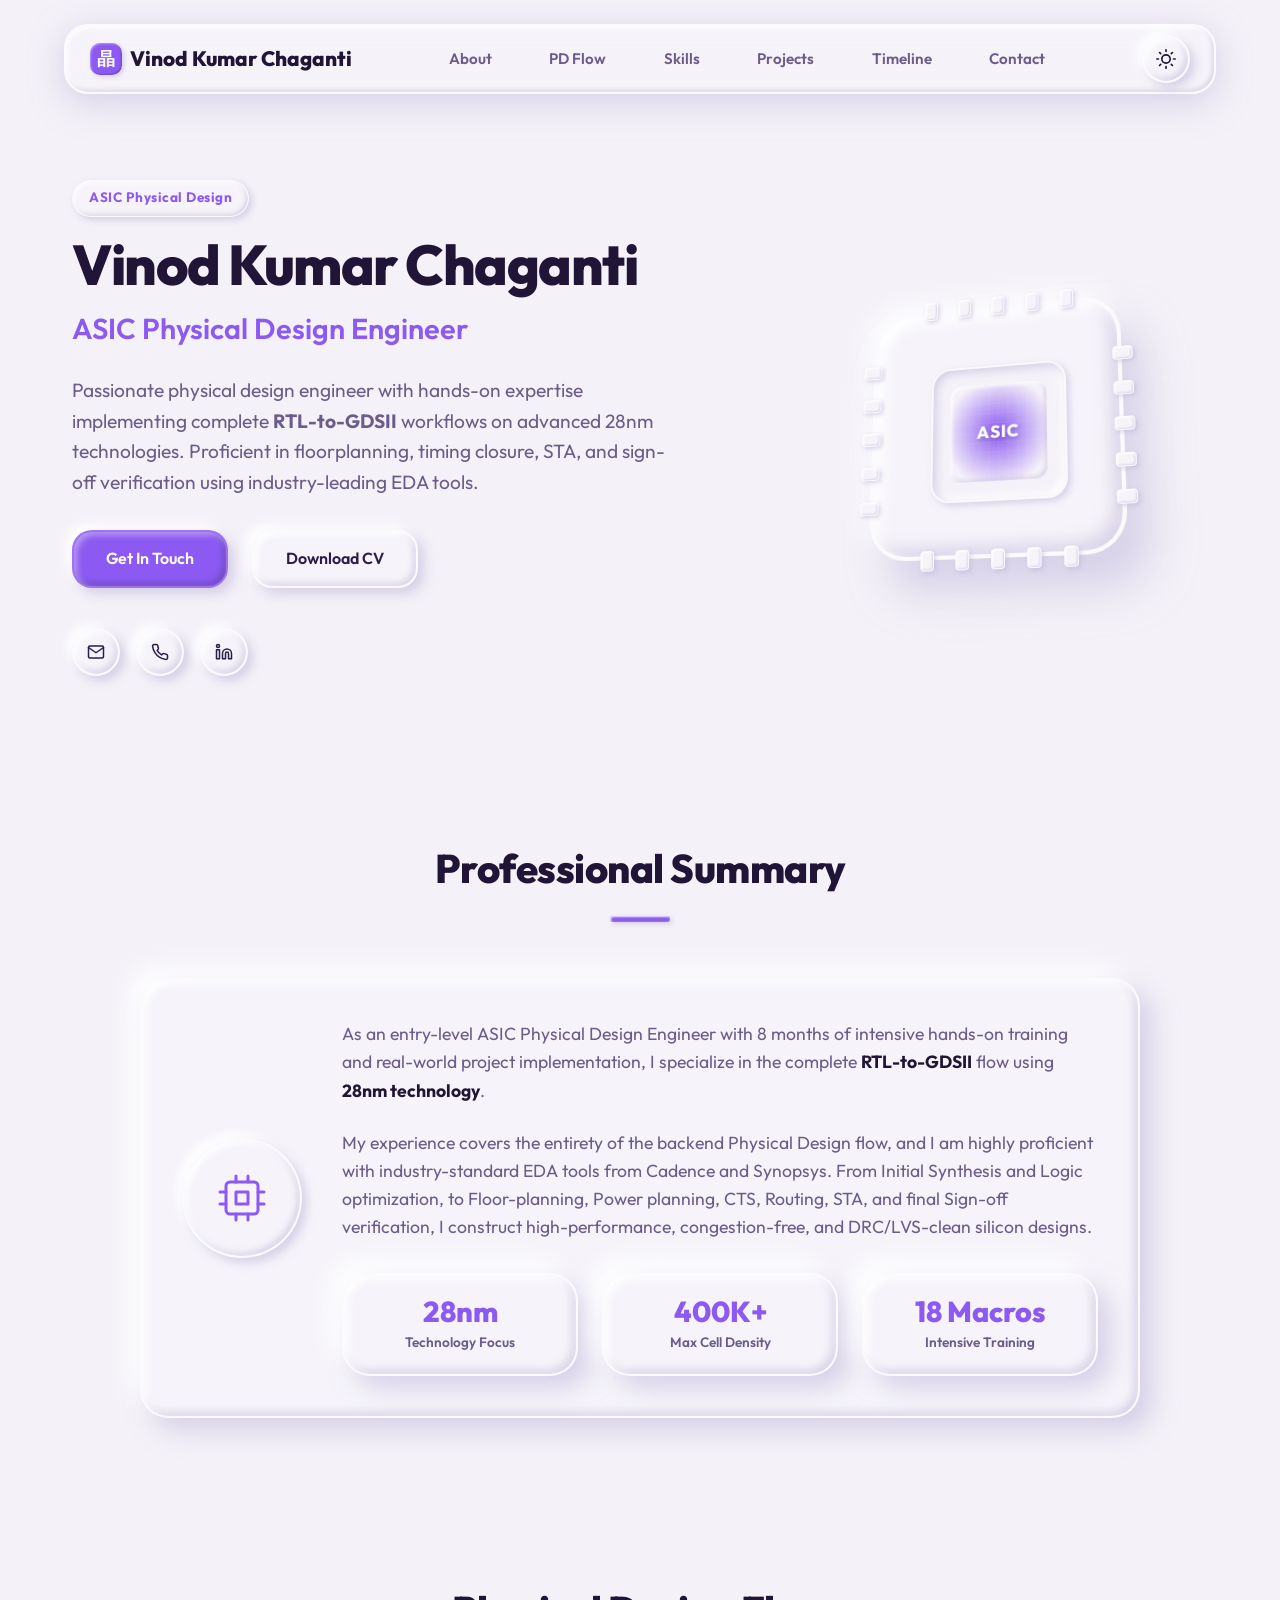
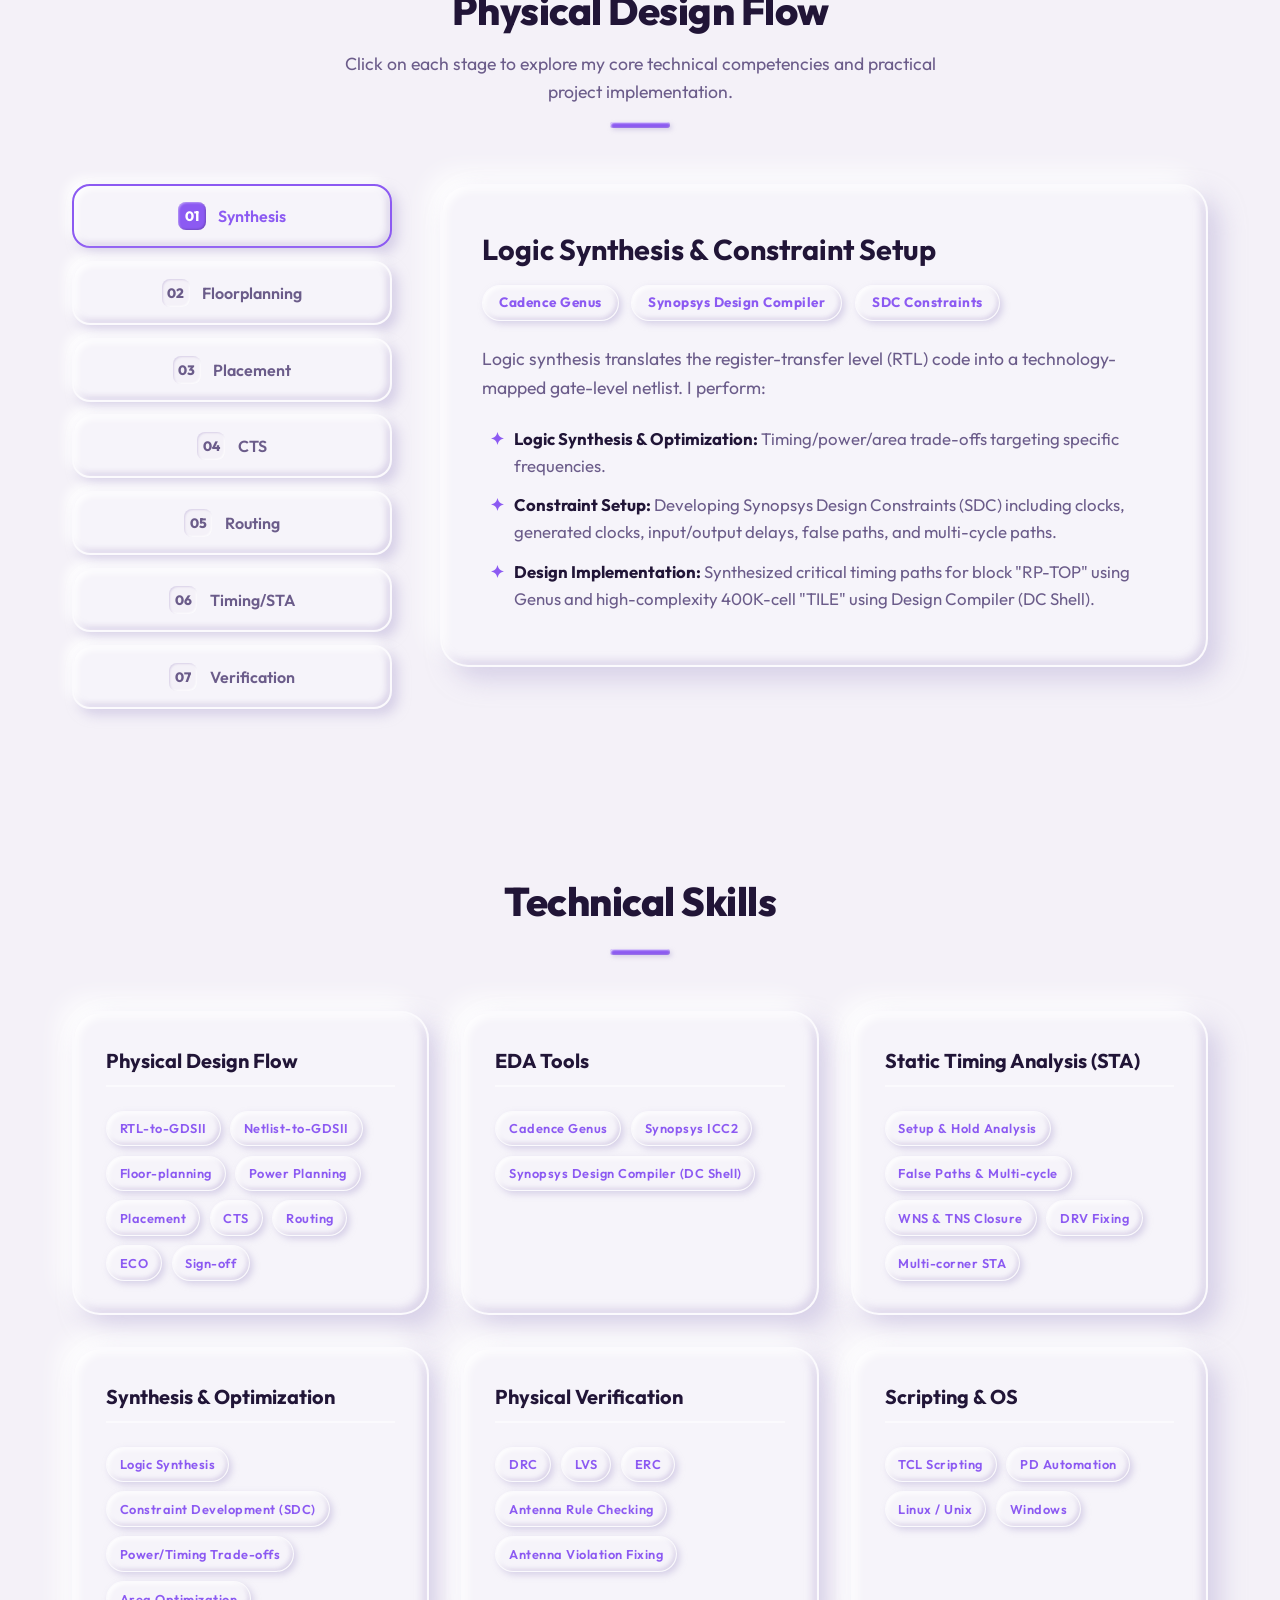
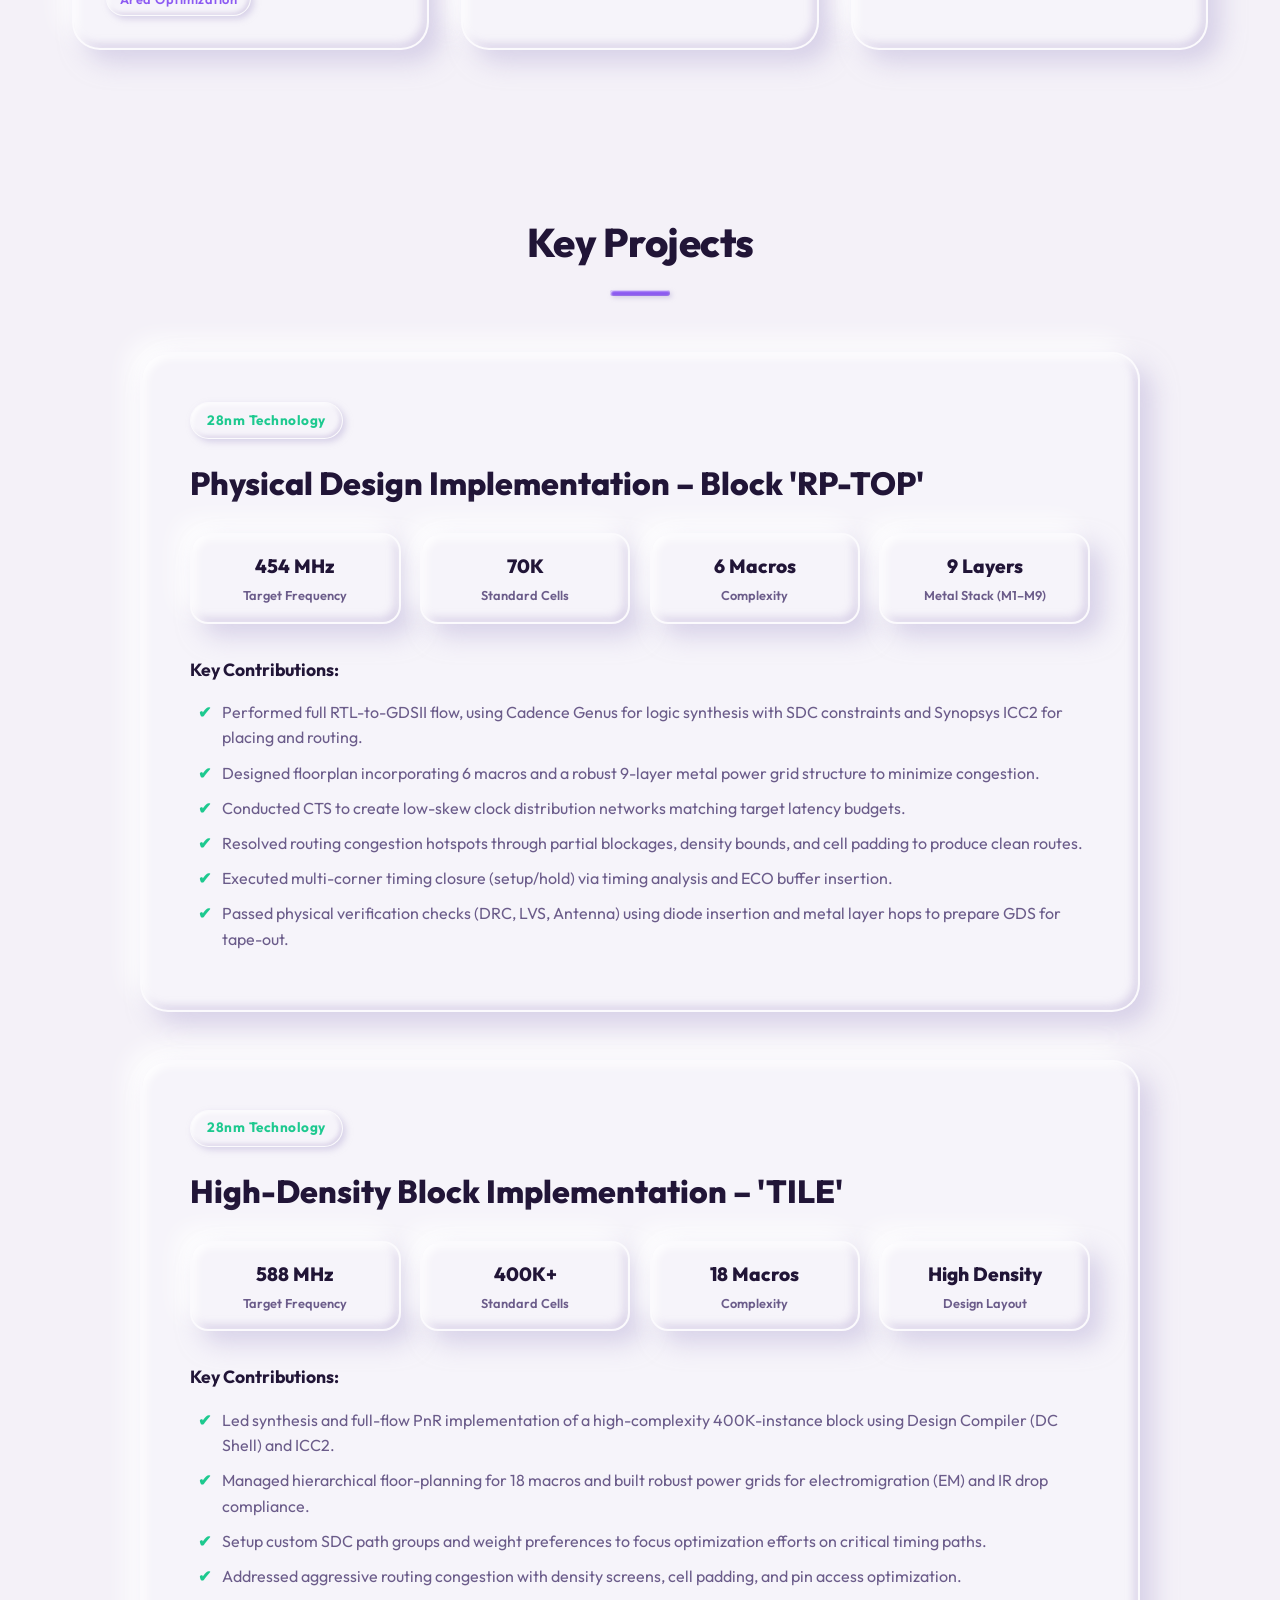
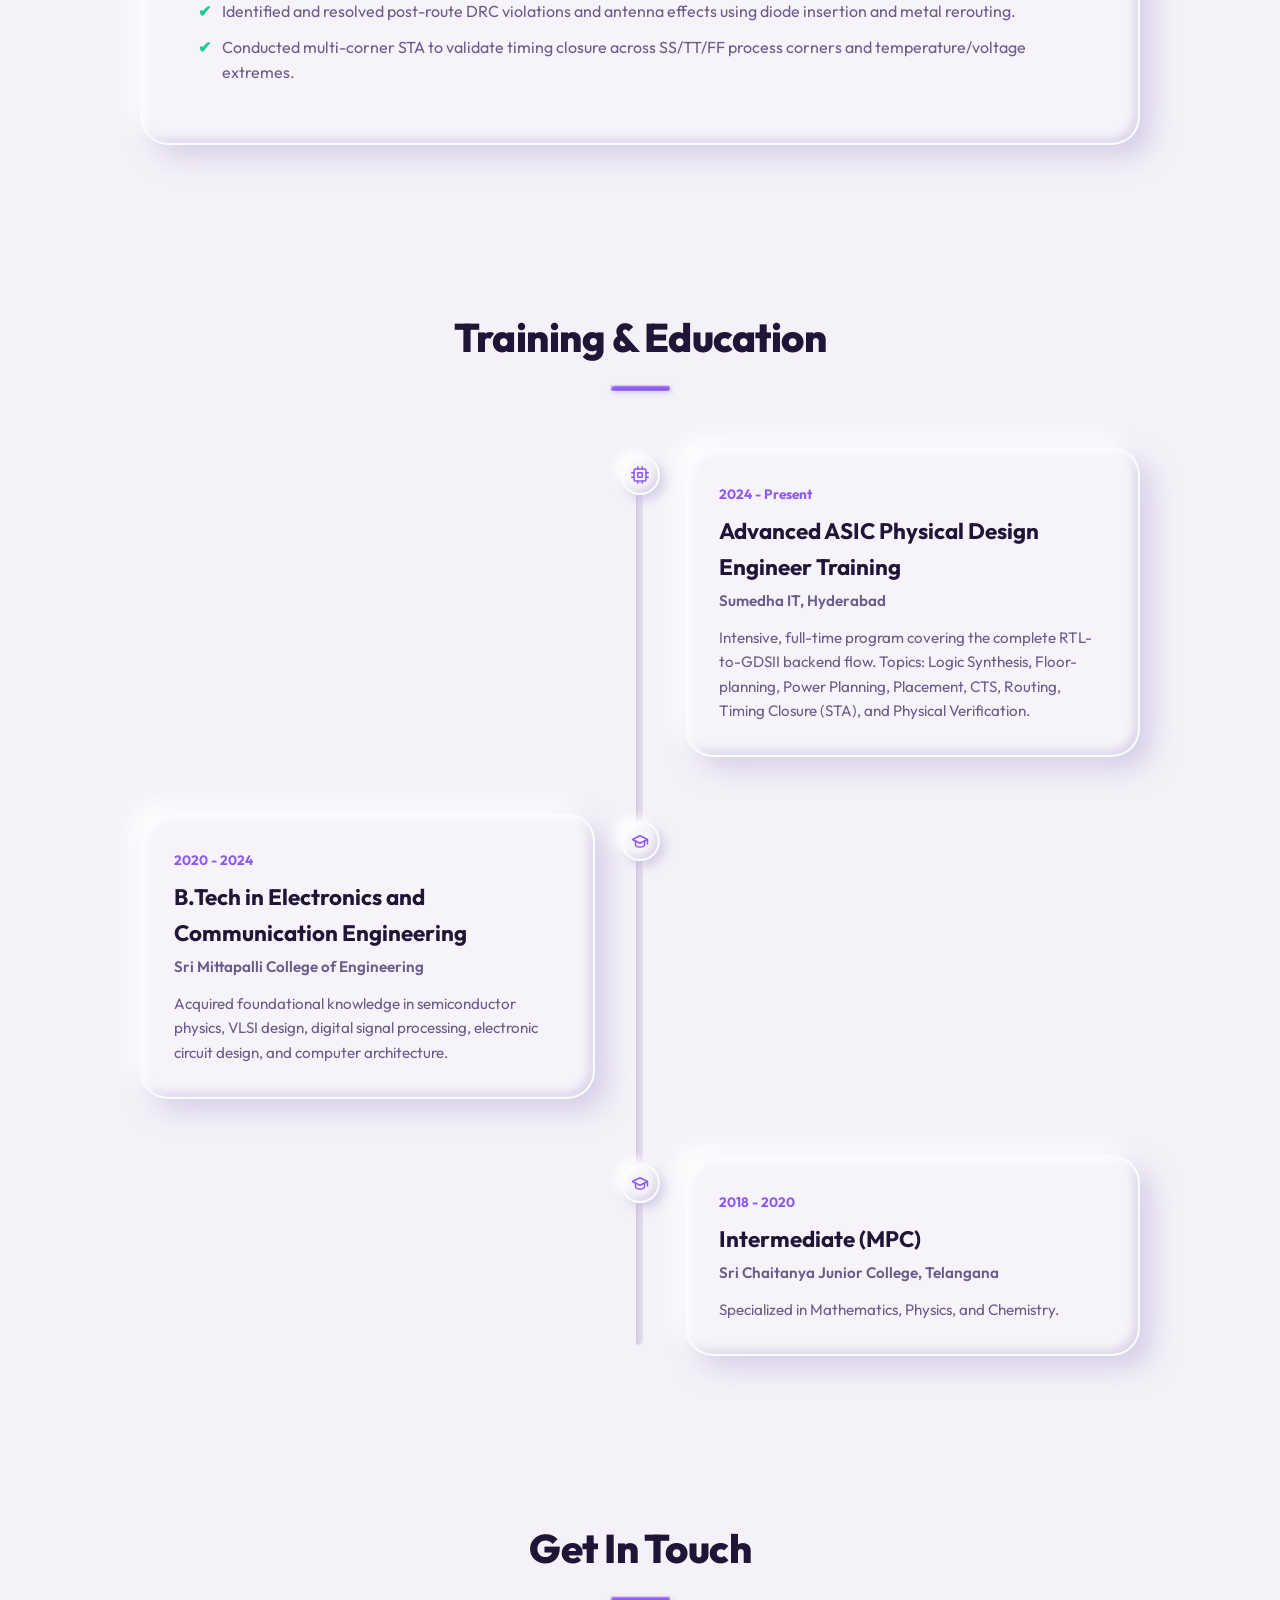
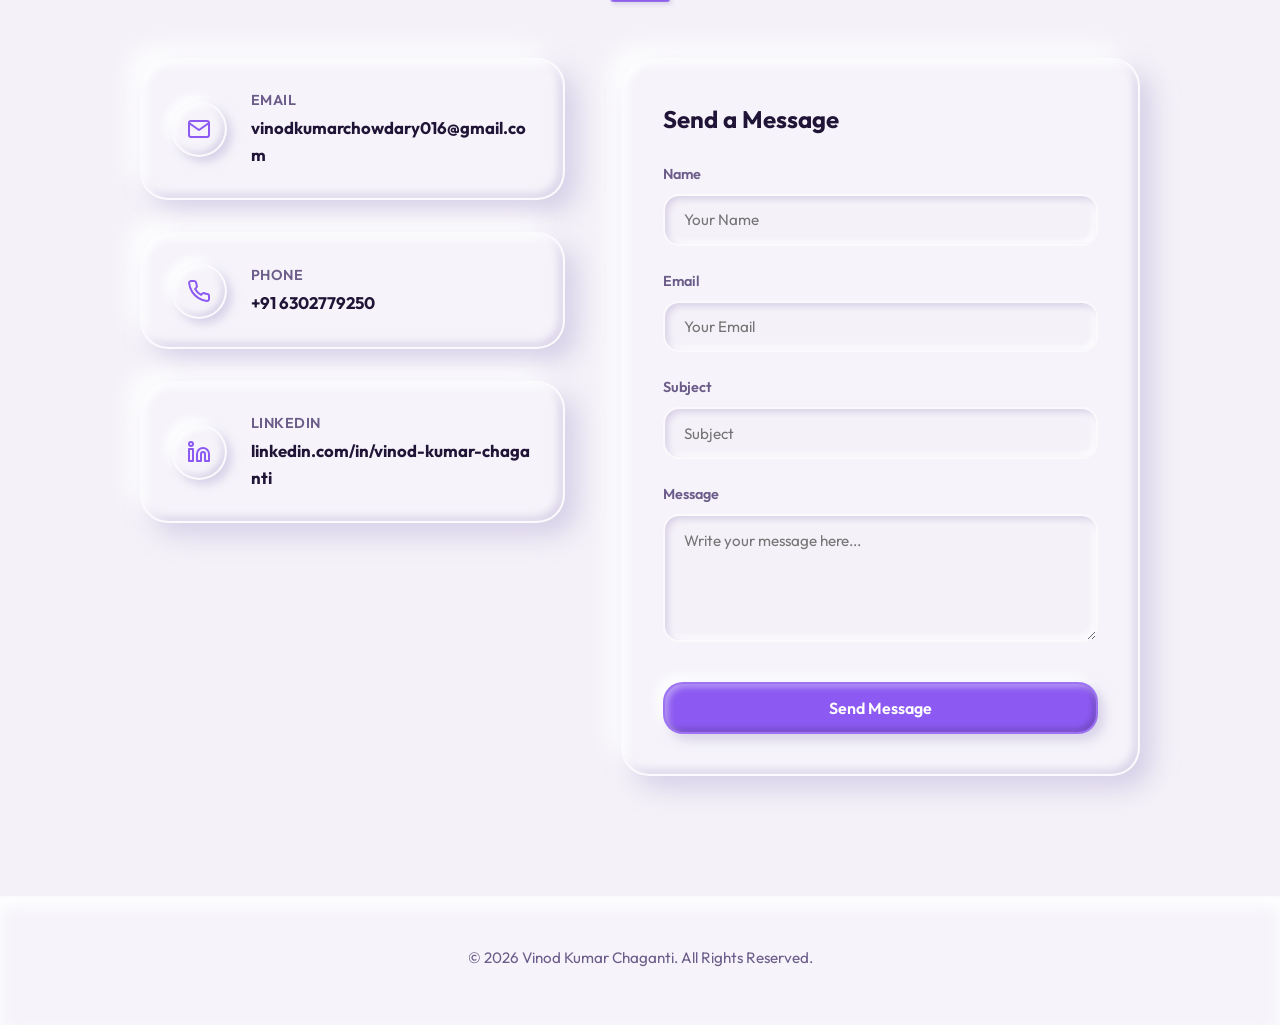
==== commit e2c7de1a: "Updated Files - 07/11/26" ====
--- a/vinod-asic-physical-design.html
+++ b/vinod-asic-physical-design.html
@@ -50,7 +50,32 @@
             <path d="M21 12.79A9 9 0 1 1 11.21 3 7 7 0 0 0 21 12.79z"></path>
           </svg>
         </button>
-      </div>
+        <button id="mobile-menu-toggle" class="mobile-menu-btn clay-btn-round" aria-label="Toggle Navigation Menu"
+          aria-expanded="false">
+          <svg class="hamburger-icon" xmlns="http://www.w3.org/2000/svg" width="20" height="20" viewBox="0 0 24 24"
+            fill="none" stroke="currentColor" stroke-width="2" stroke-linecap="round" stroke-linejoin="round">
+            <line x1="3" y1="12" x2="21" y2="12"></line>
+            <line x1="3" y1="6" x2="21" y2="6"></line>
+            <line x1="3" y1="18" x2="21" y2="18"></line>
+          </svg>
+          <svg class="close-icon hidden" xmlns="http://www.w3.org/2000/svg" width="20" height="20" viewBox="0 0 24 24"
+            fill="none" stroke="currentColor" stroke-width="2" stroke-linecap="round" stroke-linejoin="round">
+            <line x1="18" y1="6" x2="6" y2="18"></line>
+            <line x1="6" y1="6" x2="18" y2="18"></line>
+          </svg>
+        </button>
+      </div>
+    </div>
+    <!-- Mobile Navigation Drawer -->
+    <div id="mobile-nav" class="mobile-nav clay-card hidden">
+      <ul class="mobile-nav-links">
+        <li><a href="#about">About</a></li>
+        <li><a href="#flow">PD Flow</a></li>
+        <li><a href="#skills">Skills</a></li>
+        <li><a href="#projects">Projects</a></li>
+        <li><a href="#education">Timeline</a></li>
+        <li><a href="#contact">Contact</a></li>
+      </ul>
     </div>
   </nav>
 
@@ -599,7 +624,7 @@
               <span class="timeline-date">2020 - 2024</span>
               <h3>B.Tech in Electronics and Communication Engineering</h3>
               <p class="timeline-institution">Sri Mittapalli College of Engineering</p>
-              <p class="timeline-gpa"><strong>CGPA: 7.13 / 10</strong></p>
+              <p class="timeline-gpa"><strong></strong></p>
               <p>
                 Acquired foundational knowledge in semiconductor physics, VLSI design, digital signal processing,
                 electronic circuit design, and computer architecture.
@@ -620,7 +645,7 @@
               <span class="timeline-date">2018 - 2020</span>
               <h3>Intermediate (MPC)</h3>
               <p class="timeline-institution">Sri Chaitanya Junior College, Telangana</p>
-              <p class="timeline-gpa"><strong>CGPA: 8.15 / 10</strong></p>
+              <p class="timeline-gpa"><strong></strong></p>
               <p>
                 Specialized in Mathematics, Physics, and Chemistry.
               </p>
@@ -690,14 +715,16 @@
           <!-- Contact Form Card -->
           <div class="clay-card contact-form-card">
             <h3>Send a Message</h3>
-            <form id="contact-form" action="#" method="POST">
+            <form id="contact-form" action="mailto:vinodkumarchowdary016@gmail.com" method="POST" enctype="text/plain">
               <div class="form-group">
                 <label for="form-name">Name</label>
-                <input type="text" id="form-name" name="name" class="clay-input" placeholder="Your Name" required>
+                <input type="text" id="form-name" name="name" class="clay-input" placeholder="Your Name" required
+                  autocomplete="on">
               </div>
               <div class="form-group">
                 <label for="form-email">Email</label>
-                <input type="email" id="form-email" name="email" class="clay-input" placeholder="Your Email" required>
+                <input type="email" id="form-email" name="email" class="clay-input" placeholder="Your Email" required
+                  autocomplete="on">
               </div>
               <div class="form-group">
                 <label for="form-subject">Subject</label>
@@ -710,7 +737,7 @@
               </div>
               <button type="submit" class="btn btn-primary clay-btn submit-btn">Send Message</button>
             </form>
-            <div id="form-feedback" class="form-feedback-msg clay-card hidden"></div>
+            <div id="form-feedback" class="form-feedback-msg hidden" role="alert"></div>
           </div>
         </div>
       </div>
--- a/style.css
+++ b/style.css
@@ -59,7 +59,7 @@
 }
 
 /* Base Styles */
-* {
+*, *::before, *::after {
   box-sizing: border-box;
   margin: 0;
   padding: 0;
@@ -68,6 +68,8 @@
 html {
   scroll-behavior: smooth;
   font-size: 16px;
+  max-width: 100%;
+  overflow-x: hidden;
 }
 
 body {
@@ -75,8 +77,13 @@
   background-color: var(--bg-main);
   color: var(--text-primary);
   line-height: 1.6;
+  max-width: 100%;
   overflow-x: hidden;
   transition: background-color 0.4s ease, color 0.4s ease;
+}
+
+img, svg, video, canvas, audio, iframe, embed, object {
+  max-width: 100%;
 }
 
 a {
@@ -324,6 +331,13 @@
   font-weight: 800;
   font-size: 1.3rem;
   color: var(--text-primary);
+  min-width: 0;
+}
+
+.logo-text {
+  white-space: nowrap;
+  overflow: hidden;
+  text-overflow: ellipsis;
 }
 
 .logo-icon {
@@ -331,6 +345,7 @@
   color: white;
   width: 32px;
   height: 32px;
+  min-width: 32px;
   display: flex;
   align-items: center;
   justify-content: center;
@@ -367,7 +382,71 @@
   background-color: rgba(255, 255, 255, 0.05);
 }
 
-.theme-toggle-btn svg {
+.nav-controls {
+  display: flex;
+  align-items: center;
+  gap: 0.6rem;
+}
+
+.mobile-menu-btn {
+  display: none;
+}
+
+.mobile-nav {
+  position: absolute;
+  top: calc(100% + 12px);
+  left: 0;
+  right: 0;
+  padding: 1.25rem;
+  background-color: var(--bg-card);
+  backdrop-filter: blur(20px);
+  -webkit-backdrop-filter: blur(20px);
+  border-radius: 20px;
+  border: 2px solid var(--border-color);
+  box-shadow: 0 16px 36px var(--shadow-dark);
+  z-index: 1001;
+  animation: fadeInDown 0.25s ease-out;
+}
+
+.mobile-nav.hidden {
+  display: none !important;
+}
+
+@keyframes fadeInDown {
+  from {
+    opacity: 0;
+    transform: translateY(-8px);
+  }
+  to {
+    opacity: 1;
+    transform: translateY(0);
+  }
+}
+
+.mobile-nav-links {
+  display: flex;
+  flex-direction: column;
+  gap: 0.5rem;
+}
+
+.mobile-nav-links a {
+  display: block;
+  font-weight: 600;
+  font-size: 1.05rem;
+  color: var(--text-primary);
+  padding: 0.75rem 1rem;
+  border-radius: 12px;
+  transition: all 0.2s ease;
+}
+
+.mobile-nav-links a:hover,
+.mobile-nav-links a:active {
+  background-color: var(--bg-main);
+  color: var(--accent-primary);
+}
+
+.theme-toggle-btn svg,
+.mobile-menu-btn svg {
   width: 20px;
   height: 20px;
   stroke: var(--text-primary);
@@ -789,7 +868,7 @@
 
 .skills-grid {
   display: grid;
-  grid-template-columns: repeat(auto-fill, minmax(340px, 1fr));
+  grid-template-columns: repeat(auto-fill, minmax(280px, 1fr));
   gap: 2rem;
 }
 
@@ -1058,6 +1137,11 @@
   color: var(--accent-primary);
 }
 
+.info-details {
+  min-width: 0;
+  overflow: hidden;
+}
+
 .info-details h4 {
   font-size: 0.9rem;
   font-weight: 600;
@@ -1068,9 +1152,11 @@
 }
 
 .info-details a {
-  font-size: 1.1rem;
+  font-size: 1.05rem;
   font-weight: 700;
   color: var(--text-primary);
+  word-break: break-all;
+  overflow-wrap: anywhere;
 }
 
 .info-details a:hover {
@@ -1131,21 +1217,109 @@
 
 .form-feedback-msg {
   margin-top: 1.5rem;
-  padding: 1rem;
+  padding: 1rem 1.25rem;
+  border-radius: 16px;
   text-align: center;
   font-weight: 600;
+  font-size: 0.95rem;
+  line-height: 1.5;
+  transition: opacity 0.3s ease, transform 0.3s ease;
 }
 
 .form-feedback-msg.success {
-  background-color: rgba(46, 213, 115, 0.1);
-  color: #2ed573;
-  border-color: rgba(46, 213, 115, 0.2);
+  background-color: rgba(46, 213, 115, 0.15);
+  color: #15803d;
+  border: 2px solid rgba(46, 213, 115, 0.4);
+}
+
+.dark-mode .form-feedback-msg.success {
+  color: #4ade80;
+  border-color: rgba(46, 213, 115, 0.3);
 }
 
 .form-feedback-msg.error {
-  background-color: rgba(255, 71, 87, 0.1);
-  color: #ff4757;
-  border-color: rgba(255, 71, 87, 0.2);
+  background-color: rgba(255, 71, 87, 0.15);
+  color: #b91c1c;
+  border: 2px solid rgba(255, 71, 87, 0.4);
+}
+
+.dark-mode .form-feedback-msg.error {
+  color: #f87171;
+  border-color: rgba(255, 71, 87, 0.3);
+}
+
+.feedback-content {
+  display: flex;
+  flex-direction: column;
+  gap: 0.75rem;
+  text-align: left;
+}
+
+.feedback-status {
+  display: flex;
+  align-items: center;
+  gap: 0.6rem;
+  font-size: 1.05rem;
+  font-weight: 700;
+}
+
+.feedback-status .feedback-icon {
+  background: #16a34a;
+  color: white;
+  width: 24px;
+  height: 24px;
+  border-radius: 50%;
+  display: inline-flex;
+  align-items: center;
+  justify-content: center;
+  font-size: 0.85rem;
+  font-weight: 800;
+  flex-shrink: 0;
+}
+
+.dark-mode .feedback-status .feedback-icon {
+  background: #22c55e;
+  color: #0f172a;
+}
+
+.feedback-content p {
+  font-size: 0.92rem;
+  line-height: 1.5;
+  color: inherit;
+}
+
+.feedback-actions {
+  display: flex;
+  flex-wrap: wrap;
+  gap: 0.6rem;
+  margin-top: 0.25rem;
+}
+
+.feedback-btn {
+  display: inline-flex;
+  align-items: center;
+  gap: 0.5rem;
+  padding: 0.55rem 0.95rem;
+  border-radius: 12px;
+  font-size: 0.88rem;
+  font-weight: 600;
+  cursor: pointer;
+  border: 1.5px solid var(--border-color);
+  background: var(--bg-card);
+  color: var(--text-primary);
+  text-decoration: none;
+  transition: all 0.2s ease;
+  box-shadow: 2px 2px 6px var(--shadow-dark), inset 1px 1px 2px var(--clay-inset-light);
+}
+
+.feedback-btn:hover {
+  transform: translateY(-2px);
+  color: var(--accent-primary);
+  border-color: var(--accent-primary);
+}
+
+.feedback-btn svg {
+  flex-shrink: 0;
 }
 
 /* Footer Styles */
@@ -1177,6 +1351,11 @@
 
 /* Responsive Media Queries */
 @media (max-width: 1024px) {
+  .hero-section {
+    padding-top: 140px;
+    padding-bottom: 60px;
+  }
+
   .hero-container {
     grid-template-columns: 1fr;
     gap: 3rem;
@@ -1191,6 +1370,7 @@
   
   .hero-actions {
     justify-content: center;
+    flex-wrap: wrap;
   }
   
   .contact-quick-links {
@@ -1199,18 +1379,22 @@
   
   .flow-layout {
     grid-template-columns: 1fr;
+    gap: 2rem;
   }
   
   .flow-timeline-container {
     position: static;
     margin-bottom: 1.5rem;
+    width: 100%;
+    overflow: hidden;
   }
   
   .flow-timeline {
     flex-direction: row;
     overflow-x: auto;
-    padding: 0.5rem;
-    gap: 1rem;
+    padding: 0.5rem 0.25rem;
+    gap: 0.8rem;
+    -webkit-overflow-scrolling: touch;
     scrollbar-width: none; /* Firefox */
   }
   
@@ -1221,6 +1405,11 @@
   .flow-step-btn {
     white-space: nowrap;
     width: auto;
+    flex-shrink: 0;
+  }
+
+  .flow-details-panel {
+    min-height: auto;
   }
   
   .project-meta-grid {
@@ -1229,27 +1418,143 @@
   
   .contact-grid {
     grid-template-columns: 1fr;
-    gap: 3rem;
+    gap: 2.5rem;
   }
 }
 
 @media (max-width: 768px) {
   html {
-    font-size: 14px;
-  }
-  
+    font-size: 15px;
+  }
+
+  .container {
+    padding: 0 1.25rem;
+  }
+
+  .section-header {
+    margin-bottom: 2.25rem;
+  }
+
+  .section-header h2 {
+    font-size: clamp(1.8rem, 6vw, 2.2rem);
+  }
+
+  .section-subtitle {
+    font-size: 0.95rem;
+  }
+
+  /* Nav Bar Mobile */
   .nav-bar {
-    left: 2%;
-    right: 2%;
-    top: 1rem;
-  }
-  
+    top: 0.75rem;
+    left: 1rem;
+    right: 1rem;
+    height: 60px;
+    border-radius: 18px;
+  }
+
+  .nav-container {
+    padding: 0 1rem;
+  }
+
+  .logo-text {
+    font-size: 1.05rem;
+    max-width: 190px;
+  }
+
+  .logo-icon {
+    width: 28px;
+    height: 28px;
+    min-width: 28px;
+    font-size: 0.95rem;
+  }
+
   .nav-links {
-    display: none; /* We can add mobile menu or toggle later, or keep it simple with direct scroll */
+    display: none;
+  }
+
+  .mobile-menu-btn {
+    display: inline-flex;
+  }
+
+  .theme-toggle-btn,
+  .mobile-menu-btn {
+    width: 40px;
+    height: 40px;
+  }
+
+  .theme-toggle-btn svg,
+  .mobile-menu-btn svg {
+    width: 18px;
+    height: 18px;
+  }
+
+  /* Cards Mobile Padding */
+  .clay-card {
+    padding: 1.5rem 1.2rem;
+    border-radius: 22px;
+  }
+  
+  /* Hero Section */
+  .hero-section {
+    padding-top: 100px;
+    padding-bottom: 40px;
+  }
+
+  .hero-container {
+    padding: 0 1rem;
+    gap: 2rem;
   }
   
   .hero-text-content h1 {
-    font-size: 2.8rem;
+    font-size: clamp(2rem, 7vw, 2.6rem);
+    letter-spacing: -0.5px;
+  }
+
+  .hero-text-content h2 {
+    font-size: clamp(1.15rem, 4.5vw, 1.4rem);
+    margin-bottom: 1rem;
+  }
+
+  .hero-description {
+    font-size: 0.98rem;
+    line-height: 1.6;
+    margin-bottom: 1.5rem;
+  }
+
+  .hero-actions {
+    gap: 0.8rem;
+    width: 100%;
+    margin-bottom: 2rem;
+  }
+
+  .hero-actions .btn {
+    width: 100%;
+    max-width: 280px;
+    padding: 0.85rem 1.4rem;
+    font-size: 0.95rem;
+  }
+
+  .contact-quick-links {
+    gap: 0.8rem;
+  }
+
+  .hero-visual {
+    width: 100%;
+    display: flex;
+    justify-content: center;
+    align-items: center;
+    overflow: visible;
+  }
+
+  .clay-chip-container {
+    transform: scale(0.85);
+    transform-origin: center center;
+    margin: -15px auto;
+  }
+
+  /* About Section */
+  .about-section {
+    padding: 50px 0;
   }
   
   .about-grid {
@@ -1259,43 +1564,271 @@
   }
   
   .about-icon-box {
+    width: 76px;
+    height: 76px;
     margin: 0 auto;
   }
-  
+
+  .about-icon-box svg {
+    width: 36px;
+    height: 36px;
+  }
+  
+  .about-text p {
+    font-size: 0.96rem;
+    line-height: 1.6;
+    margin-bottom: 1.2rem;
+  }
+
+  .highlight-stats {
+    grid-template-columns: repeat(3, 1fr);
+    gap: 0.75rem;
+    margin-top: 1.5rem;
+  }
+
+  .stat-item {
+    padding: 0.8rem 0.4rem;
+    border-radius: 16px;
+  }
+
+  .stat-number {
+    font-size: 1.35rem;
+  }
+
+  .stat-label {
+    font-size: 0.72rem;
+  }
+
+  /* PD Flow Section */
+  .flow-section {
+    padding: 50px 0;
+  }
+
+  .flow-step-btn {
+    padding: 0.75rem 1.1rem;
+    font-size: 0.9rem;
+    border-radius: 14px;
+  }
+
+  .flow-stage-content h3 {
+    font-size: clamp(1.25rem, 5vw, 1.55rem);
+  }
+
+  .flow-stage-content p {
+    font-size: 0.95rem;
+  }
+
+  .flow-stage-content li {
+    font-size: 0.92rem;
+    line-height: 1.5;
+    word-break: break-word;
+  }
+
+  /* Skills Section */
+  .skills-section {
+    padding: 50px 0;
+  }
+
+  .skills-grid {
+    grid-template-columns: 1fr;
+    gap: 1.25rem;
+  }
+
+  .skill-card {
+    padding: 1.4rem 1.1rem;
+  }
+
+  .skill-card h3 {
+    font-size: 1.15rem;
+    margin-bottom: 1rem;
+  }
+
+  /* Projects Section */
+  .projects-section {
+    padding: 50px 0;
+  }
+
+  .projects-grid {
+    gap: 1.75rem;
+  }
+
+  .project-card {
+    padding: 1.5rem 1.1rem;
+  }
+
+  .project-header h3 {
+    font-size: clamp(1.25rem, 5vw, 1.6rem);
+  }
+
+  .project-meta-grid {
+    grid-template-columns: repeat(2, 1fr);
+    gap: 0.75rem;
+  }
+
+  .project-meta-grid .meta-item {
+    padding: 0.75rem 0.5rem;
+    border-radius: 14px;
+  }
+
+  .meta-val {
+    font-size: 1.05rem;
+  }
+
+  .meta-lbl {
+    font-size: 0.72rem;
+  }
+
+  .project-details li {
+    font-size: 0.92rem;
+    line-height: 1.5;
+    word-break: break-word;
+  }
+
+  /* Timeline responsive overrides */
+  .education-section {
+    padding: 50px 0;
+  }
+
+  .timeline-container::before {
+    left: 20px;
+    transform: none;
+  }
+  
+  .timeline-item {
+    width: 100%;
+    margin-bottom: 2rem;
+  }
+  
+  .timeline-item:nth-child(odd),
+  .timeline-item:nth-child(even) {
+    padding-left: 52px !important;
+    padding-right: 0 !important;
+    align-self: stretch !important;
+  }
+  
+  .timeline-item:nth-child(odd) .timeline-marker,
+  .timeline-item:nth-child(even) .timeline-marker {
+    left: 4px !important;
+    right: auto !important;
+    width: 32px;
+    height: 32px;
+    top: 6px;
+  }
+
+  .timeline-marker svg {
+    width: 15px;
+    height: 15px;
+  }
+
+  .timeline-content {
+    padding: 1.35rem 1.1rem !important;
+  }
+
+  .timeline-content h3 {
+    font-size: 1.15rem;
+  }
+
+  .timeline-institution,
+  .timeline-gpa,
+  .timeline-content p {
+    font-size: 0.9rem;
+  }
+
+  /* Contact Section Mobile */
+  .contact-section {
+    padding: 50px 0 80px;
+  }
+
+  .contact-grid {
+    grid-template-columns: 1fr;
+    gap: 1.75rem;
+  }
+
+  .contact-info {
+    gap: 1rem;
+  }
+
+  .info-card {
+    padding: 1.15rem 1rem;
+    gap: 1rem;
+  }
+
+  .info-icon {
+    width: 44px;
+    height: 44px;
+    flex-shrink: 0;
+  }
+
+  .info-details a {
+    font-size: 0.95rem;
+  }
+
+  .contact-form-card {
+    padding: 1.5rem 1.1rem;
+  }
+
+  .contact-form-card h3 {
+    font-size: 1.35rem;
+  }
+
+  .clay-input {
+    font-size: 16px; /* Prevents auto zoom on iOS Safari */
+    padding: 0.8rem 1rem;
+  }
+}
+
+@media (max-width: 480px) {
+  html {
+    font-size: 14px;
+  }
+
+  .container {
+    padding: 0 0.9rem;
+  }
+
+  .clay-card {
+    padding: 1.25rem 0.95rem;
+    border-radius: 18px;
+  }
+
+  .nav-bar {
+    left: 0.6rem;
+    right: 0.6rem;
+  }
+
+  .logo-text {
+    max-width: 145px;
+    font-size: 0.95rem;
+  }
+
+  .clay-chip-container {
+    transform: scale(0.72);
+    margin: -35px auto;
+  }
+
   .highlight-stats {
     grid-template-columns: 1fr;
-    gap: 1rem;
-  }
-  
-  .project-card {
-    padding: 1.8rem;
-  }
-  
+    gap: 0.75rem;
+  }
+
+  .stat-item {
+    padding: 0.9rem 1rem;
+  }
+}
+
+@media (max-width: 360px) {
+  .logo-text {
+    max-width: 120px;
+    font-size: 0.88rem;
+  }
+
+  .clay-chip-container {
+    transform: scale(0.62);
+    margin: -50px auto;
+  }
+
   .project-meta-grid {
     grid-template-columns: 1fr;
-  }
-
-  /* Timeline responsive overrides */
-  .timeline-container::before {
-    left: 16px;
-    transform: none;
-  }
-  
-  .timeline-item {
-    width: 100%;
-  }
-  
-  .timeline-item:nth-child(odd),
-  .timeline-item:nth-child(even) {
-    padding-left: 40px !important;
-    padding-right: 0 !important;
-    align-self: stretch !important;
-  }
-  
-  .timeline-item:nth-child(odd) .timeline-marker,
-  .timeline-item:nth-child(even) .timeline-marker {
-    left: -4px !important;
-    right: auto !important;
   }
 }
 
